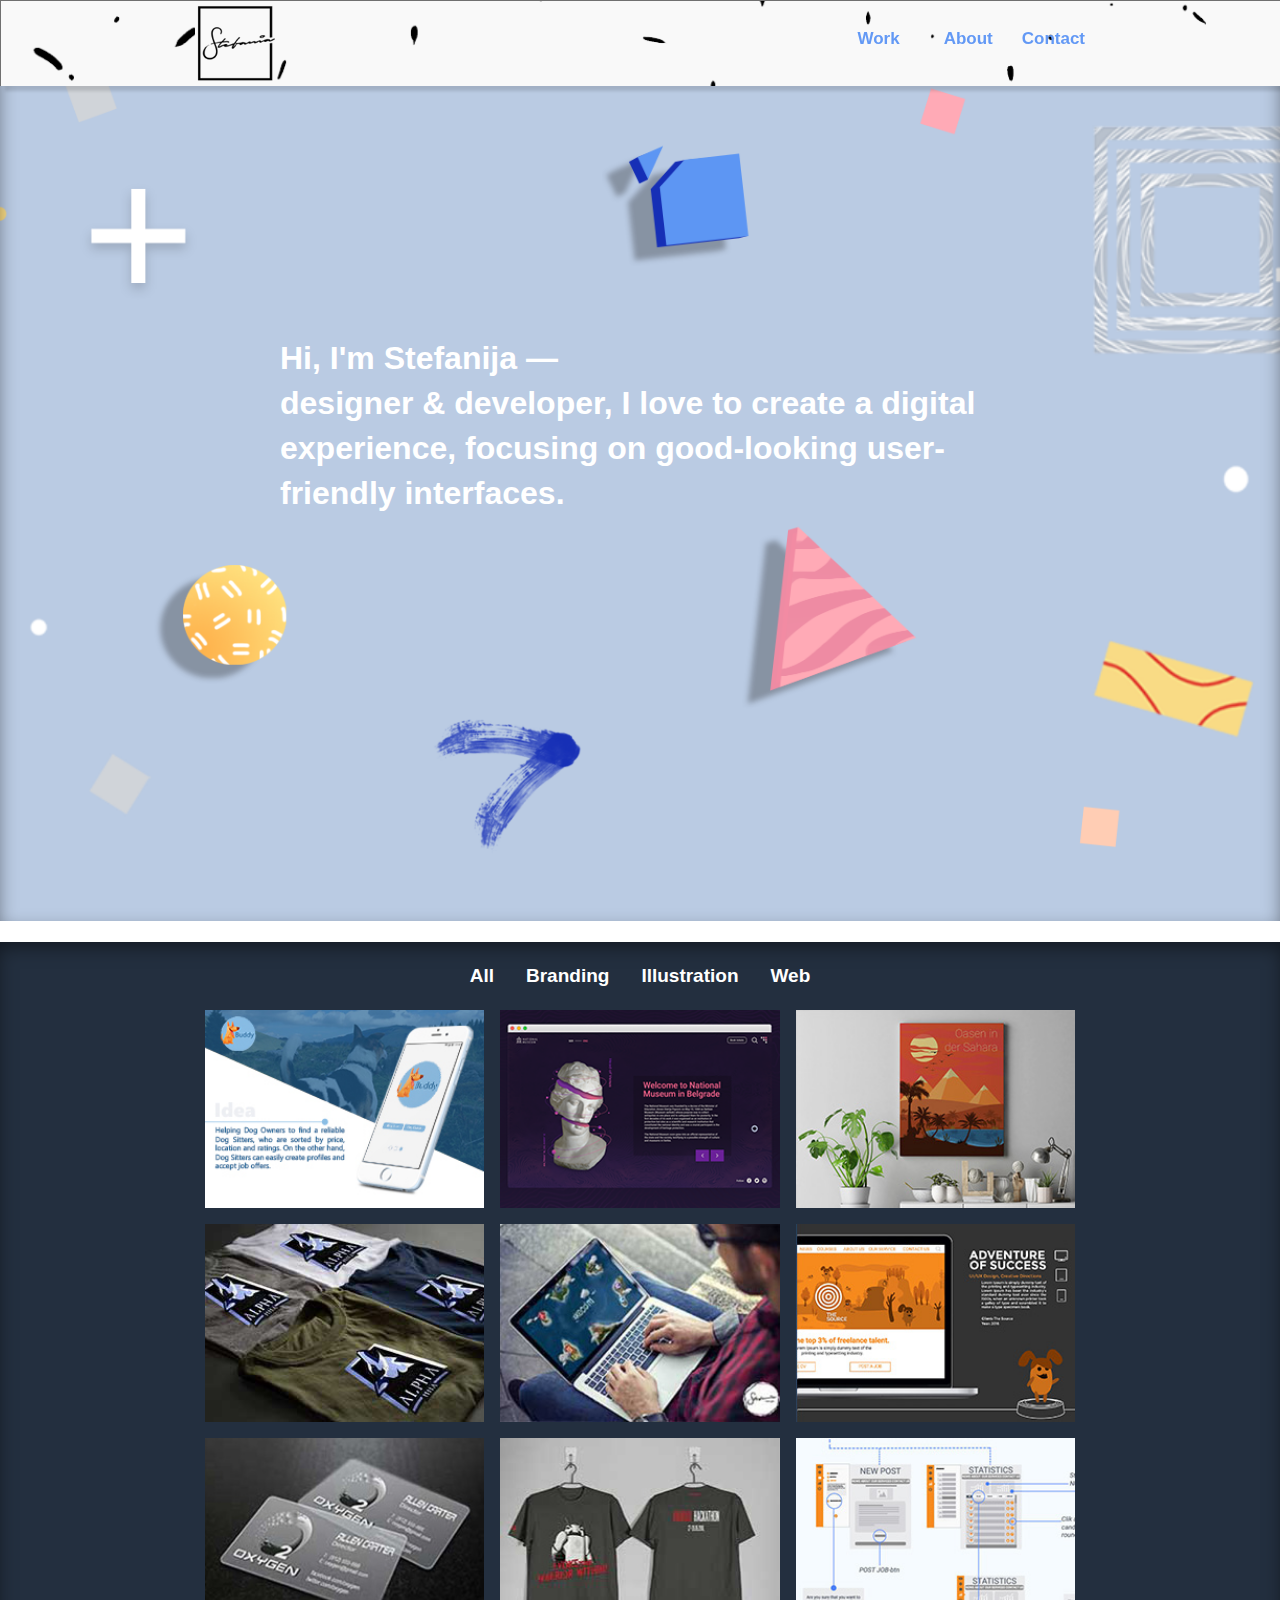
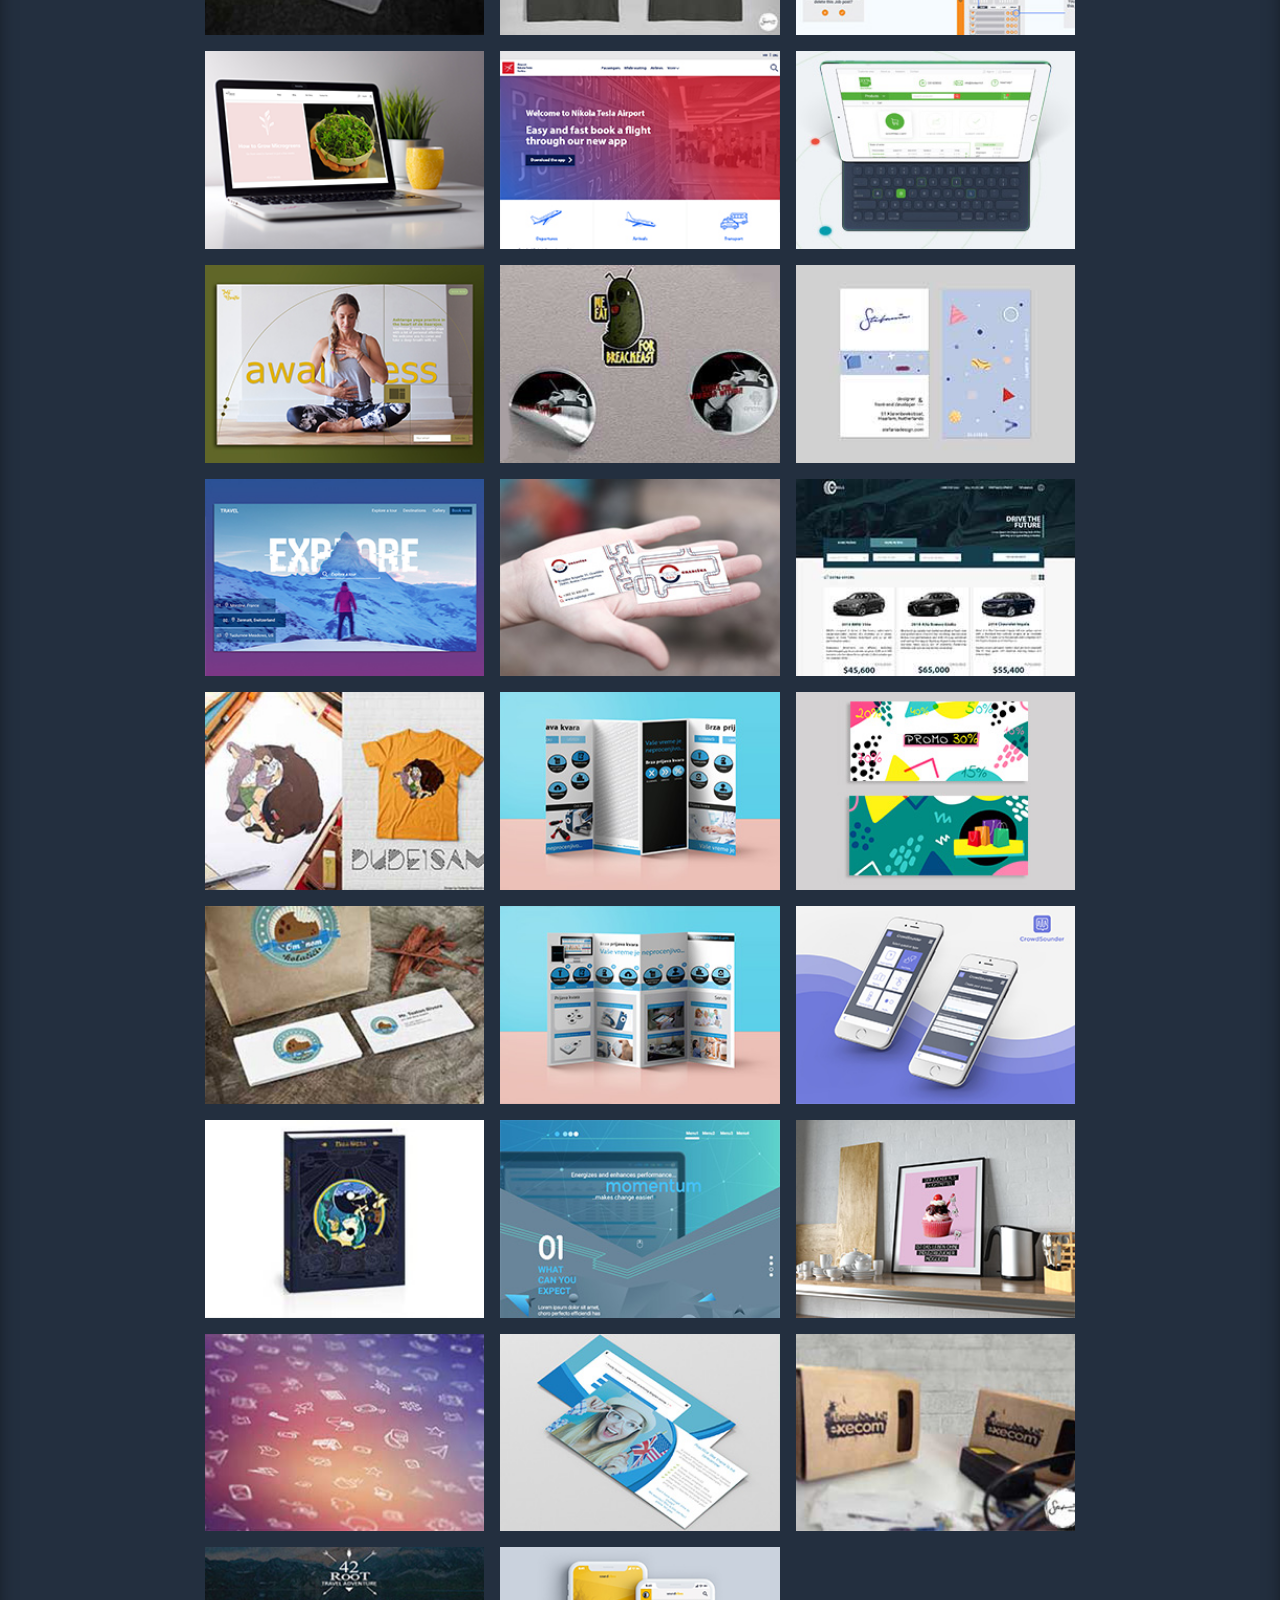
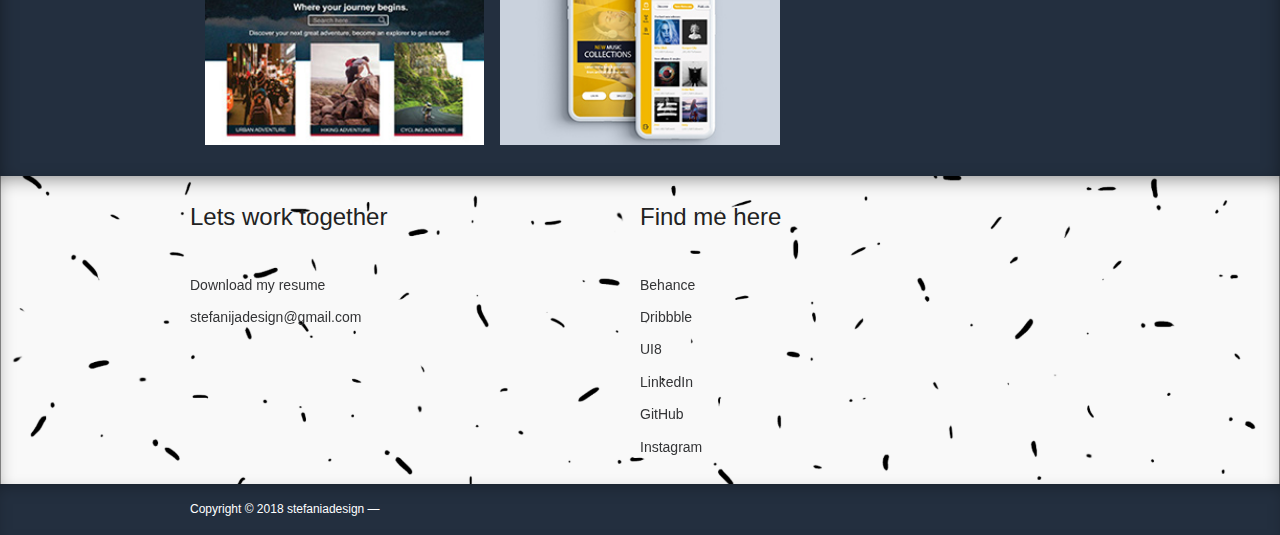
==== index.html @ 2bda60ed "Added link to UI8 profile in contact section" ====
<!doctype html>
<html class="no-js" lang="en">

<head>
  <meta charset="utf-8">
  <meta http-equiv="x-ua-compatible" content="ie=edge">
  <title></title>
  <meta name="description" content="">
  <meta name="viewport" content="width=device-width, initial-scale=1, shrink-to-fit=no">

  <link rel="manifest" href="site.webmanifest">
  <link rel="icon" type="image/png" href="favicon-16x16.png">
  <!-- Place favicon.ico in the root directory -->

  <link rel="stylesheet" href="css/normalize.css">
  <link rel="stylesheet" href="css/main.css">
  <link href="css/lightbox.css" rel="stylesheet">
  
</head>

<body>
  <!--[if lte IE 9]>
    <p class="browserupgrade">You are using an <strong>outdated</strong> browser. Please <a href="https://browsehappy.com/">upgrade your browser</a> to improve your experience and security.</p>
  <![endif]-->

  <!-- Add your site or application content here -->
<!-- NAVIGATION -->
    <nav>
        <button type="button" class="responsive-btn" id="menu-btn">
            <span class="icon-bar"></span>
            <span class="icon-bar"></span>
            <span class="icon-bar"></span>
        </button>
        <div class="container-centred">
                <a href="#home">
                        <img class="logo" src="./img/new-logo.png" alt="Stefania design">
                    </a>
                    <ul class="topnav" id="menu">
                        <li class="hvr-underline-from-center">
                            <a href="#work">Work</a>
                        </li>
                        <li class="hvr-underline-from-center">
                            <a href="about.html">About</a>
                        </li>
                        <li class="hvr-underline-from-center">
                            <a href="#contact">Contact</a>
                        </li>
                    </ul>
        </div>
    </nav>

 <header class="headline" id="home">    
    <div class="container-centred">
            <h1>Hi, I'm Stefanija — <br>
                designer & developer, I love to create a digital experience, focusing on good-looking user-friendly interfaces.</h1>
    </div>    
    
</header> 


 <section id="work">
     <div class="container-centred">
        <div class="toolbar">
            <button class="btn fil-cat" href="" data-rel="all">All</button>
            <button class="btn fil-cat" data-rel="brand">Branding</button>
            <button class="btn fil-cat" data-rel="illu">Illustration</button>
            <button class="btn fil-cat" data-rel="web">Web</button>
        </div> 
                   
        <div style="clear:both;"></div>   
        <div id="portfolio">

            <a class="example-image-link tile scale-anm web brand all" href="img/portfolio/xl/01.gif" data-lightbox="example-set" data-title="UI &UX design for Buddy app">
                <img class="example-image" src="img/portfolio/xs/01.jpg" alt=""/>
            </a>

            <a class="example-image-link tile scale-anm illu brand all" href="img/portfolio/xl/02.jpg" data-lightbox="example-set" data-title="Logo for Alpha MMA Fight club and T-Shirt print">
                <img class="example-image" src="img/portfolio/xs/02.jpg" alt=""/>
            </a>

            <a class="example-image-link tile scale-anm brand all" href="img/portfolio/xl/03.jpg" data-lightbox="example-set" data-title="Logo and business card design for Oxygen">
                <img class="example-image" src="img/portfolio/xs/03.jpg" alt=""/>
            </a>

            <a class="example-image-link tile scale-anm web all" href="img/portfolio/xl/04.gif" data-lightbox="example-set" data-title="theMicrogreens - Shop&Blog website">
                <img class="example-image" src="img/portfolio/xs/04.png" alt=""/>
            </a>

            <a class="example-image-link tile scale-anm web all" href="img/portfolio/xl/05.gif" data-lightbox="example-set" data-title="JustBreathe - Landing page Concept">
                <img class="example-image" src="img/portfolio/xs/05.jpg" alt=""/>
            </a>

            <a class="example-image-link tile scale-anm web all" href="img/portfolio/xl/06.png" data-lightbox="example-set" data-title="Travel agency - landing page design">
                <img class="example-image" src="img/portfolio/xs/06.jpg" alt=""/>
            </a>

            <a class="example-image-link tile scale-anm illu all" href="img/portfolio/xl/07.jpg" data-lightbox="example-set" data-title="Dudeism T-Shirt print">
                <img class="example-image" src="img/portfolio/xs/07.jpg" alt=""/>
            </a>

            <a class="example-image-link tile scale-anm brand all" href="img/portfolio/xl/08.jpg" data-lightbox="example-set" data-title="Logo for Om 'nom cookies">
                <img class="example-image" src="img/portfolio/xs/08.jpg" alt=""/>
            </a>

            <a class="example-image-link tile scale-anm illu all" href="img/portfolio/xl/09.jpg" data-lightbox="example-set" data-title="Cover design and illustration for book Little Mermaid">
                <img class="example-image" src="img/portfolio/xs/09.jpg" alt=""/>
            </a>

            <a class="example-image-link tile scale-anm web all" href="img/portfolio/xl/10.jpg" data-lightbox="example-set" data-title="Creative Icons Set">
                <img class="example-image" src="img/portfolio/xs/10.jpg" alt=""/>
            </a>

            <a class="example-image-link tile scale-anm web all" href="img/portfolio/xl/11.jpg" data-lightbox="example-set" data-title="From PSD to web application">
                <img class="example-image" src="img/portfolio/xs/11.jpg" alt=""/>
            </a>

            <a class="example-image-link tile scale-anm web all" href="img/portfolio/xl/32.gif" data-lightbox="example-set" data-title="Redesign for landing page of the National Museum in Belgrade">
                <img class="example-image" src="img/portfolio/xs/32.png" alt=""/>
            </a>
            
            <a class="example-image-link tile scale-anm web all" href="img/portfolio/xl/13.jpg" data-lightbox="example-set" data-title="Explore Execom application design">
                <img class="example-image" src="img/portfolio/xs/13.jpg" alt=""/>
            </a>

            <a class="example-image-link tile scale-anm illu all" href="img/portfolio/xl/14.jpg" data-lightbox="example-set" data-title="T-Shirt print design for Execom Hackathon">
                <img class="example-image" src="img/portfolio/xs/14.jpg" alt=""/>
            </a>

            <a class="example-image-link tile scale-anm web all" href="img/portfolio/xl/15.gif" data-lightbox="example-set" data-title="Redesign landing page for Belgrade Nikola Tesla Airport">
                <img class="example-image" src="img/portfolio/xs/15.jpg" alt=""/>
            </a>

            <a class="example-image-link tile scale-anm illu all" href="img/portfolio/xl/16.jpg" data-lightbox="example-set" data-title="Stickers for Execom">
                <img class="example-image" src="img/portfolio/xs/16.jpg" alt=""/>
            </a>

            <a class="example-image-link tile scale-anm brand all" href="img/portfolio/xl/17.jpg" data-lightbox="example-set" data-title="UGLED d.o.o business card">
                <img class="example-image" src="img/portfolio/xs/17.jpg" alt=""/>
            </a>

            <a class="example-image-link tile scale-anm brand all" href="img/portfolio/xl/18.jpg" data-lightbox="example-set" data-title="Momentum flyer - front side">
                <img class="example-image" src="img/portfolio/xs/18.jpg" alt=""/>
            </a>

            <a class="example-image-link tile scale-anm brand all" href="img/portfolio/xl/19.jpg" data-lightbox="example-set" data-title="Momentum flyer - back side">
                <img class="example-image" src="img/portfolio/xs/19.jpg" alt=""/>
            </a>

            <a class="example-image-link tile scale-anm web all" href="img/portfolio/xl/20.jpg" data-lightbox="example-set" data-title="Momentum website">
                <img class="example-image" src="img/portfolio/xs/20.jpg" alt=""/>
            </a>

            <a class="example-image-link tile scale-anm brand all" href="img/portfolio/xl/21.jpg" data-lightbox="example-set" data-title="Emineo PLLT flyer">
                <img class="example-image" src="img/portfolio/xs/21.jpg" alt=""/>
            </a>

            <a class="example-image-link tile scale-anm web all" href="img/portfolio/xl/22.gif" data-lightbox="example-set" data-title="User interface of music mobile app - SoundVibes">
                <img class="example-image" src="img/portfolio/xs/22.jpg" alt=""/>
            </a>

            <a class="example-image-link tile scale-anm illu all" href="img/portfolio/xl/23.jpg" data-lightbox="example-set" data-title="Promo poster - Oases in the Sahara">
                <img class="example-image" src="img/portfolio/xs/23.jpg" alt=""/>
            </a>

            <a class="example-image-link tile scale-anm web all" href="img/portfolio/xl/24.jpg" data-lightbox="example-set" data-title="UI design 2014">
                <img class="example-image" src="img/portfolio/xs/24.jpg" alt=""/>
            </a>

            <a class="example-image-link tile scale-anm web all" href="img/portfolio/xl/25.jpg" data-lightbox="example-set" data-title="Low-fidelity prototype 2014">
                <img class="example-image" src="img/portfolio/xs/25.jpg" alt=""/>
            </a>

            <a class="example-image-link tile scale-anm web all" href="img/portfolio/xl/26.jpg" data-lightbox="example-set" data-title="DoctaPrint - UI/UX redesign e-commerce theme">
                <img class="example-image" src="img/portfolio/xs/26.jpg" alt=""/>
            </a>

            <a class="example-image-link tile scale-anm brand illu all" href="img/portfolio/xl/27.jpg" data-lightbox="example-set" data-title="My old business card">
                <img class="example-image" src="img/portfolio/xs/27.jpg" alt=""/>
            </a>

            <a class="example-image-link tile scale-anm web all" href="img/portfolio/xl/28.jpg" data-lightbox="example-set" data-title="Wheels - logo and landing page design">
                <img class="example-image" src="img/portfolio/xs/28.jpg" alt=""/>
            </a>

            <a class="example-image-link tile scale-anm web all" href="img/portfolio/xl/29.jpg" data-lightbox="example-set" data-title="Promo banners for WSCPrinter theme">
                <img class="example-image" src="img/portfolio/xs/29.jpg" alt=""/>
            </a>

            <a class="example-image-link tile scale-anm web all" href="img/portfolio/xl/30.jpg" data-lightbox="example-set" data-title="CrowdSounder - mobile first app UI/UX design">
                <img class="example-image" src="img/portfolio/xs/30.jpg" alt=""/>
            </a>

            <a class="example-image-link tile scale-anm illu all" href="img/portfolio/xl/31.jpg" data-lightbox="example-set" data-title="Promo poster for seminar about sugar in everyday nutrition">
                <img class="example-image" src="img/portfolio/xs/31.jpg" alt=""/>
            </a>

            <a class="example-image-link tile scale-anm brand all" href="img/portfolio/xl/12.jpg" data-lightbox="example-set" data-title="Explore Execom logo design for KONTEH">
                <img class="example-image" src="img/portfolio/xs/12.jpg" alt=""/>
            </a>


        </div>
                  
        <div style="clear:both;"></div> 
    </div>
 </section>

 <section id="contact">
     <div class="container">
      <div class="column-6">
          <p>Lets work together</p>
          <ul>
            <li class="hvr-underline-from-left"><a href="./img/stefanija-stankovic-CV.pdf" download="">Download my resume</a></li>
            <li class="hvr-underline-from-left"><a href="mailto:stefanijadesign@gmail.com?subject = Feedback&amp;body = Message">stefanijadesign@gmail.com</a></li>
          </ul>
      </div>

      <div class="column-6">
          <p>Find me here</p>
          <ul>
            <li class="hvr-underline-from-left"><a href="https://www.behance.net/stefaniastankovic">Behance</a></li>
            <li class="hvr-underline-from-left"><a href="https://dribbble.com/stefaniadesign">Dribbble</a></li>
            <li class="hvr-underline-from-left"><a href="https://ui8.net/users/stefaniadesign">UI8</a></li>
            <li class="hvr-underline-from-left"><a href="https://www.linkedin.com/in/stefanija-stankovic-bab346104/">LinkedIn</a></li>
            <li class="hvr-underline-from-left"><a href="https://github.com/stefania1">GitHub</a></li>
            <li class="hvr-underline-from-left"><a href="https://www.instagram.com/stefaniadesign/">Instagram</a></li>
          </ul>
      </div>
    </div>
</section>
<footer>
    <div class="container-centred">
        <p class="copyright">Copyright © 2018 stefaniadesign —</p>
    </div>
 </footer>



  <script src="js/vendor/modernizr-3.6.0.min.js"></script>
  <script src="https://code.jquery.com/jquery-3.3.1.min.js" integrity="sha256-FgpCb/KJQlLNfOu91ta32o/NMZxltwRo8QtmkMRdAu8=" crossorigin="anonymous"></script>
  <script>window.jQuery || document.write('<script src="js/vendor/jquery-3.3.1.min.js"><\/script>')</script>
  <script src="js/plugins.js"></script>
   <script src="js/lightbox.js"></script>
  <script src="js/main.js"></script>

  <!-- Google Analytics: change UA-XXXXX-Y to be your site's ID. -->
  <script>
    window.ga = function () { ga.q.push(arguments) }; ga.q = []; ga.l = +new Date;
    ga('create', 'UA-124668902-1', 'auto'); ga('send', 'pageview')
  </script>
  <script src="https://www.google-analytics.com/analytics.js" async defer></script>
  
</body>

</html>
---- css/main.css ----
/*! HTML5 Boilerplate v6.1.0 | MIT License | https://html5boilerplate.com/ */

/*
 * What follows is the result of much research on cross-browser styling.
 * Credit left inline and big thanks to Nicolas Gallagher, Jonathan Neal,
 * Kroc Camen, and the H5BP dev community and team.
 */

/* ==========================================================================
   Base styles: opinionated defaults
   ========================================================================== */

html {
    color: #222;
    font-size: 1em;
    line-height: 1.4;
}

/*
 * Remove text-shadow in selection highlight:
 * https://twitter.com/miketaylr/status/12228805301
 *
 * Vendor-prefixed and regular ::selection selectors cannot be combined:
 * https://stackoverflow.com/a/16982510/7133471
 *
 * Customize the background color to match your design.
 */

::-moz-selection {
    background: #b3d4fc;
    text-shadow: none;
}

::selection {
    background: #b3d4fc;
    text-shadow: none;
}

/*
 * A better looking default horizontal rule
 */

hr {
    display: block;
    height: 1px;
    border: 0;
    border-top: 1px solid #ccc;
    margin: 1em 0;
    padding: 0;
}

/*
 * Remove the gap between audio, canvas, iframes,
 * images, videos and the bottom of their containers:
 * https://github.com/h5bp/html5-boilerplate/issues/440
 */

audio,
canvas,
iframe,
img,
svg,
video {
    vertical-align: middle;
}

/*
 * Remove default fieldset styles.
 */

fieldset {
    border: 0;
    margin: 0;
    padding: 0;
}

/*
 * Allow only vertical resizing of textareas.
 */

textarea {
    resize: vertical;
}

/* ==========================================================================
   Browser Upgrade Prompt
   ========================================================================== */

.browserupgrade {
    margin: 0.2em 0;
    background: #ccc;
    color: #000;
    padding: 0.2em 0;
}

/* ==========================================================================
   Author's custom styles
   ========================================================================== */
   
@font-face {
    font-family: SegoeUI;
    src:
        local("Segoe UI Semibold"),
        url(//c.s-microsoft.com/static/fonts/segoe-ui/west-european/semibold/latest.woff2) format("woff2"),
        url(//c.s-microsoft.com/static/fonts/segoe-ui/west-european/semibold/latest.woff) format("woff"),
        url(//c.s-microsoft.com/static/fonts/segoe-ui/west-european/semibold/latest.ttf) format("truetype");
    font-weight: 700;
}

p, a, h1, h2, h3, h4 {
    font-family: 'Segoe UI', sans-serif;
}

header {
    width: 100%;
    height: auto;
    background-repeat: no-repeat;
}

::-webkit-scrollbar { 
    display: none; 
}
/* ==========================================================================
   Navbar style
   ========================================================================== */
   nav {
    background-image: url(../img/footer-bg.png);
    position: fixed;
    right: 0;
    left: 0;
    top: 0;
    box-shadow: 5px 5px 3px rgba(0,0,0,0.13);
    -webkit-box-shadow: 5px 5px 3px rgba(0,0,0,0.13);
    -moz-box-shadow: 5px 5px 3px rgba(0,0,0,0.13);
    box-shadow: 5px 5px 3px rgba(0,0,0,0.13);
    z-index: 10;
}

.logo {
    float: left;
    display: block;
    padding: 5px;
}

ul.topnav {
    overflow: hidden;
    float: right;
    margin-top: 25px;
    margin-bottom: 0px;
}
ul.topnav li {
    display: inline-block;
    padding: 2px 15px;
}

ul.topnav li a {
    color: #6399f5;
    font-weight: 700 !important;
    text-align: center;
    text-decoration: none;
    font-size: 17px;
    padding: 5px;
    -webkit-transition: color .5s linear;
    -moz-transition: color .5s linear;
    -ms-transition: color .5s linear;
    -o-transition: color .5s linear;
    transition: color .5s linear;
}

ul.topnav li a:hover {
    color: #EE8CA3 !important;
}

ul.topnav li:last-child {
    padding: 0;
}

a.cv-link .cv-img-hvr {
    display: none;
}

a.cv-link:hover img.cv-img,
a.cv-link:focus img.cv-img,
a.cv-link:active img.cv-img {
    display: none;
}

a.cv-link:hover img.cv-img-hvr,
a.cv-link:focus img.cv-img-hvr,
a.cv-link:active img.cv-img-hvr {
    display: inline-block;
    padding: 0;
}
  
/* Underline From Center */
.hvr-underline-from-center {
    vertical-align: middle;
    -webkit-transform: translateZ(0);
    transform: translateZ(0);
    box-shadow: 0 0 1px rgba(0, 0, 0, 0);
    -webkit-backface-visibility: hidden;
    backface-visibility: hidden;
    -moz-osx-font-smoothing: grayscale;
    overflow: hidden;
}

.hvr-underline-from-center:before {
    content: "";
    position: absolute;
    z-index: -1;
    left: 50%;
    right: 50%;
    bottom: 0;
    background:  #EE8CA3;
    height: 3px;
    -webkit-transition-property: left, right;
    transition-property: left, right;
    -webkit-transition-duration: 0.3s;
    transition-duration: 0.3s;
    -webkit-transition-timing-function: ease-out;
    transition-timing-function: ease-out;
}

.hvr-underline-from-center:hover:before,
.hvr-underline-from-center:focus:before,
.hvr-underline-from-center:active:before {
    left: 0;
    right: 0;
}

button.responsive-btn {
    display: none;
}

/* ==========================================================================
   Headline style
   ========================================================================== */

.headline {
    background-image: url(../img/headline-bg.png);
    height: 100%;
    background-position: center;
    background-repeat: no-repeat;
    background-size: cover;
    -webkit-box-shadow: inset 0px 7px 19px -3px rgba(0,0,0,0.5);
    -moz-box-shadow: inset 0px 7px 19px -3px rgba(0,0,0,0.5);
    box-shadow: inset 0px 7px 19px -3px rgba(0,0,0,0.5);
}

.headline h1 {
    text-align: left;
    width: auto;
    display: block;
    color: #fff;
    margin-left: auto;
    margin-right: auto;
    padding-top: 35%;
    padding-bottom: 45%;
    padding-left: 10%;
    padding-right: 10%;
}

/* ==========================================================================
   Work style
   ========================================================================== */
#work {
    background-color: #232F3F;
    -webkit-box-shadow: inset 0px 7px 19px -3px rgba(0,0,0,0.5);
    -moz-box-shadow: inset 0px 7px 19px -3px rgba(0,0,0,0.5);
    box-shadow: inset 0px 7px 19px -3px rgba(0,0,0,0.5);
}
#portfolio {  
    margin-top: 15px;
    -webkit-column-count: 3; 
    -moz-column-count: 3;
    column-count: 3;
    -webkit-column-gap: 1rem;
    -moz-column-gap: 1rem;
    column-gap: 1rem;
    -webkit-column-width: 33.33333333333333%;
    -moz-column-width: 33.33333333333333%;
    column-width: 33.33333333333333%;
    padding: 0 15px 15px 15px;
}
.toolbar {
    margin-left: auto;
    margin-right: auto;
    display: table;
    padding-top: 15px;
}
.tile { 
    -webkit-transform: scale(0);
    transform: scale(0);
    -webkit-transition: all 350ms ease;
    transition: all 350ms ease;

}

.scale-anm {
  transform: scale(1);
}

.tile img {
    max-width: 100%;
    width: 100%;
    height: auto;
    margin-bottom: 1rem;
  
}

.btn {
    font-family: 'Segoe UI', sans-serif;
    font-size: 19px;
    font-weight: 700;
    text-decoration: none;
    cursor: pointer;
    display: inline-block;
    line-height: normal;
    padding: .5rem 1rem;
    margin: 0;
    height: auto;
    vertical-align: middle;
    -webkit-appearance: none;
    color: #fff;
    background: none !important;
    border: none !important;
    -webkit-transition: color .5s linear;
    -moz-transition: color .5s linear;
    -ms-transition: color .5s linear;
    -o-transition: color .5s linear;
    transition: color .5s linear;
}

.btn:hover {
  text-decoration: none;
  color: #EE8CA3;
}

.btn:focus {
  outline: none;
  border-color: var(--darken-2);
  box-shadow: 0 0 0 3px var(--darken-3);
}

::-moz-focus-inner {
  border: 0;
  padding: 0;
}

/* ==========================================================================
   About style
   ========================================================================== */

.myphoto {
    width: 100%;
}

.text-about {
    padding: 1%;
    -webkit-box-shadow: inset 0px 7px 19px -3px rgba(0,0,0,0.5);
    -moz-box-shadow: inset 0px 7px 19px -3px rgba(0,0,0,0.5);
    box-shadow: inset 0px 7px 19px -3px rgba(0,0,0,0.5);
    background-color: #232F3F;
    color: #fff;
}

.text-about a {
    text-decoration:none;
    font-size: 14px;
    color: #6399f5;
    -webkit-transition: color .5s linear;
    -moz-transition: color .5s linear;
    -ms-transition: color .5s linear;
    -o-transition: color .5s linear;
    transition: color .5s linear;
}

.text-about a:hover {
    color: #EE8CA3;
}
/* ==========================================================================
   Contact style
   ========================================================================== */

#contact {
    background-image: url(../img/footer-bg.png);
    height: 100%;
    background-position: center;
    background-repeat: no-repeat;
    background-size: cover;
    -webkit-box-shadow: inset 0px 7px 19px -6px rgba(0,0,0,0.5);
    -moz-box-shadow: inset 0px 7px 19px -6px rgba(0,0,0,0.5);
    box-shadow: inset 0px 7px 19px -6px rgba(0,0,0,0.5)
}

#contact p {
    font-size: 24px;
}

#contact ul {
    list-style-type: none;
    padding-left: 0;
    float: left;
}
#contact ul li {
    padding-bottom: 10px;
}
#contact ul li a {
    text-decoration:none;
    font-size: 14px;
    color: #333436;
    -webkit-transition: color .5s linear;
    -moz-transition: color .5s linear;
    -ms-transition: color .5s linear;
    -o-transition: color .5s linear;
    transition: color .5s linear;
}

#contact ul li a:hover {
    color: #EE8CA3;
}

/* Underline From Left */
.hvr-underline-from-left {
    display: block;
    vertical-align: middle;
    -webkit-transform: perspective(1px) translateZ(0);
    transform: perspective(1px) translateZ(0);
    box-shadow: 0 0 1px rgba(0, 0, 0, 0);
    position: relative;
    overflow: hidden;
  }
  .hvr-underline-from-left:before {
    content: "";
    position: absolute;
    z-index: -1;
    left: 0;
    right: 100%;
    bottom: 0;
    background: #EE8CA3;
    height: 4px;
    -webkit-transition-property: right;
    transition-property: right;
    -webkit-transition-duration: 0.3s;
    transition-duration: 0.3s;
    -webkit-transition-timing-function: ease-out;
    transition-timing-function: ease-out;
  }
  .hvr-underline-from-left:hover:before, .hvr-underline-from-left:focus:before, .hvr-underline-from-left:active:before {
    right: 0;
  }

/* ==========================================================================
   Footer style
   ========================================================================== */

footer {
    background-color: #232F3F;
    color: #fff;
    -webkit-box-shadow: inset 0px 7px 19px -10px rgba(0,0,0,0.5);
    -moz-box-shadow: inset 0px 7px 19px -10px rgba(0,0,0,0.5);
    box-shadow: inset 0px 7px 19px -10px rgba(0,0,0,0.5);
    padding: 5px;
}
p.copyright {
    font-size: 12px;
}

.container-centred {
    max-width: 900px;
    float: none;
    margin: auto;
}
.container {
    display: -webkit-box;
    max-width: 900px;
    float: none;
    margin: auto;
}

.column-6 {
    width: 50%;
}

@media only screen and (max-width: 981px) {
    .myphoto {
        margin-top: 12%;
    }
    .container, .container-centred {
        display: block;
        max-width: 1000px;
    }

    #contact .container {
        display:  inline-flex;
        width: 100%;
    }
    p.copyright {
        padding-left: 35%;
    }
    .text-about {
        padding: 5%;
    }
    .column-6 {
        padding-left: 5%;
    }
}

@media only screen and (max-width: 600px) {
    .container, .container-centred {
        display: block;
        max-width: 1000px;
    }

    #menu{
        display: none;
    }

    ul.topnav {
        top: 55px;
        background-color: #fff;
        margin: 0 10px 10px 10px;
        width: -webkit-fill-available;
        width: -moz-available;
        width: -ms-fill-available;
        padding-left: 0;
    }

    ul.topnav li {
        display: block;
        margin: 5px 15px;
        text-align: center;
    }

    ul.topnav li a {
        display: block;
        text-align: center;
    }

    button.responsive-btn {
        float: right;
        display: block;
        padding: 10px 15px 15px 15px;
        margin-top: 15px;
        margin-right: 15px;
        background-color: transparent;
        background-image: none;
        border: 1px solid transparent;
        border-radius: 4px;
        background-color: #232F3F;
    }

    button.responsive-btn span {
        background-color: #fff;
        display: block;
        width: 22px;
        height: 3px;
        border-radius: 1px;
        margin-top: 5px;
    }
        
    .myphoto {
        margin-top: 20%;
    }

    p.copyright {
        padding-left: 30%;
    }
}








/* ==========================================================================
   Helper classes
   ========================================================================== */

/*
 * Hide visually and from screen readers
 */

.hidden {
    display: none !important;
}

/*
 * Hide only visually, but have it available for screen readers:
 * https://snook.ca/archives/html_and_css/hiding-content-for-accessibility
 *
 * 1. For long content, line feeds are not interpreted as spaces and small width
 *    causes content to wrap 1 word per line:
 *    https://medium.com/@jessebeach/beware-smushed-off-screen-accessible-text-5952a4c2cbfe
 */

.visuallyhidden {
    border: 0;
    clip: rect(0 0 0 0);
    height: 1px;
    margin: -1px;
    overflow: hidden;
    padding: 0;
    position: absolute;
    width: 1px;
    white-space: nowrap; /* 1 */
}

/*
 * Extends the .visuallyhidden class to allow the element
 * to be focusable when navigated to via the keyboard:
 * https://www.drupal.org/node/897638
 */

.visuallyhidden.focusable:active,
.visuallyhidden.focusable:focus {
    clip: auto;
    height: auto;
    margin: 0;
    overflow: visible;
    position: static;
    width: auto;
    white-space: inherit;
}

/*
 * Hide visually and from screen readers, but maintain layout
 */

.invisible {
    visibility: hidden;
}

/*
 * Clearfix: contain floats
 *
 * For modern browsers
 * 1. The space content is one way to avoid an Opera bug when the
 *    `contenteditable` attribute is included anywhere else in the document.
 *    Otherwise it causes space to appear at the top and bottom of elements
 *    that receive the `clearfix` class.
 * 2. The use of `table` rather than `block` is only necessary if using
 *    `:before` to contain the top-margins of child elements.
 */

.clearfix:before,
.clearfix:after {
    content: " "; /* 1 */
    display: table; /* 2 */
}

.clearfix:after {
    clear: both;
}

/* ==========================================================================
   EXAMPLE Media Queries for Responsive Design.
   These examples override the primary ('mobile first') styles.
   Modify as content requires.
   ========================================================================== */

@media only screen and (min-width: 35em) {
    /* Style adjustments for viewports that meet the condition */
}

@media print,
       (-webkit-min-device-pixel-ratio: 1.25),
       (min-resolution: 1.25dppx),
       (min-resolution: 120dpi) {
    /* Style adjustments for high resolution devices */
}

/* ==========================================================================
   Print styles.
   Inlined to avoid the additional HTTP request:
   https://www.phpied.com/delay-loading-your-print-css/
   ========================================================================== */

@media print {
    *,
    *:before,
    *:after {
        background: transparent !important;
        color: #000 !important; /* Black prints faster */
        -webkit-box-shadow: none !important;
        box-shadow: none !important;
        text-shadow: none !important;
    }

    a,
    a:visited {
        text-decoration: underline;
    }

    a[href]:after {
        content: " (" attr(href) ")";
    }

    abbr[title]:after {
        content: " (" attr(title) ")";
    }

    /*
     * Don't show links that are fragment identifiers,
     * or use the `javascript:` pseudo protocol
     */

    a[href^="#"]:after,
    a[href^="javascript:"]:after {
        content: "";
    }

    pre {
        white-space: pre-wrap !important;
    }
    pre,
    blockquote {
        border: 1px solid #999;
        page-break-inside: avoid;
    }

    /*
     * Printing Tables:
     * http://css-discuss.incutio.com/wiki/Printing_Tables
     */

    thead {
        display: table-header-group;
    }

    tr,
    img {
        page-break-inside: avoid;
    }

    p,
    h2,
    h3 {
        orphans: 3;
        widows: 3;
    }

    h2,
    h3 {
        page-break-after: avoid;
    }
}
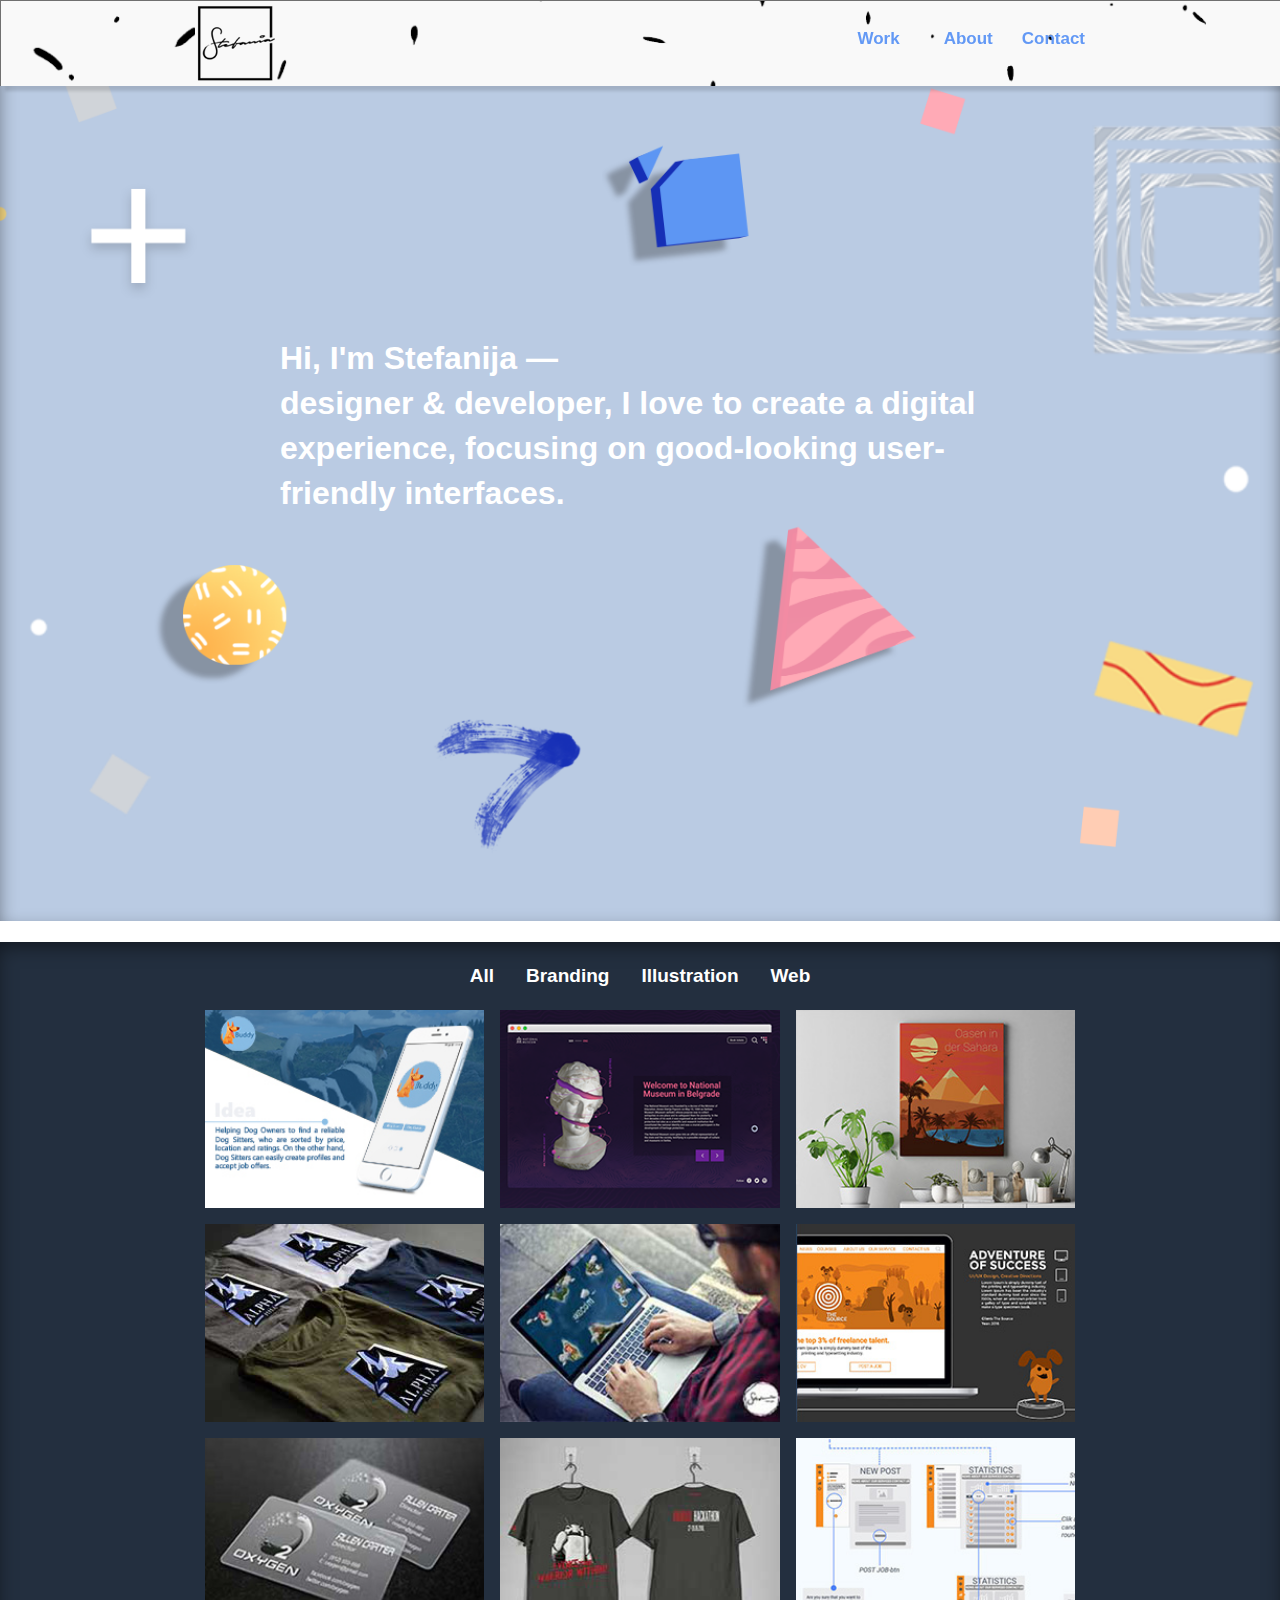
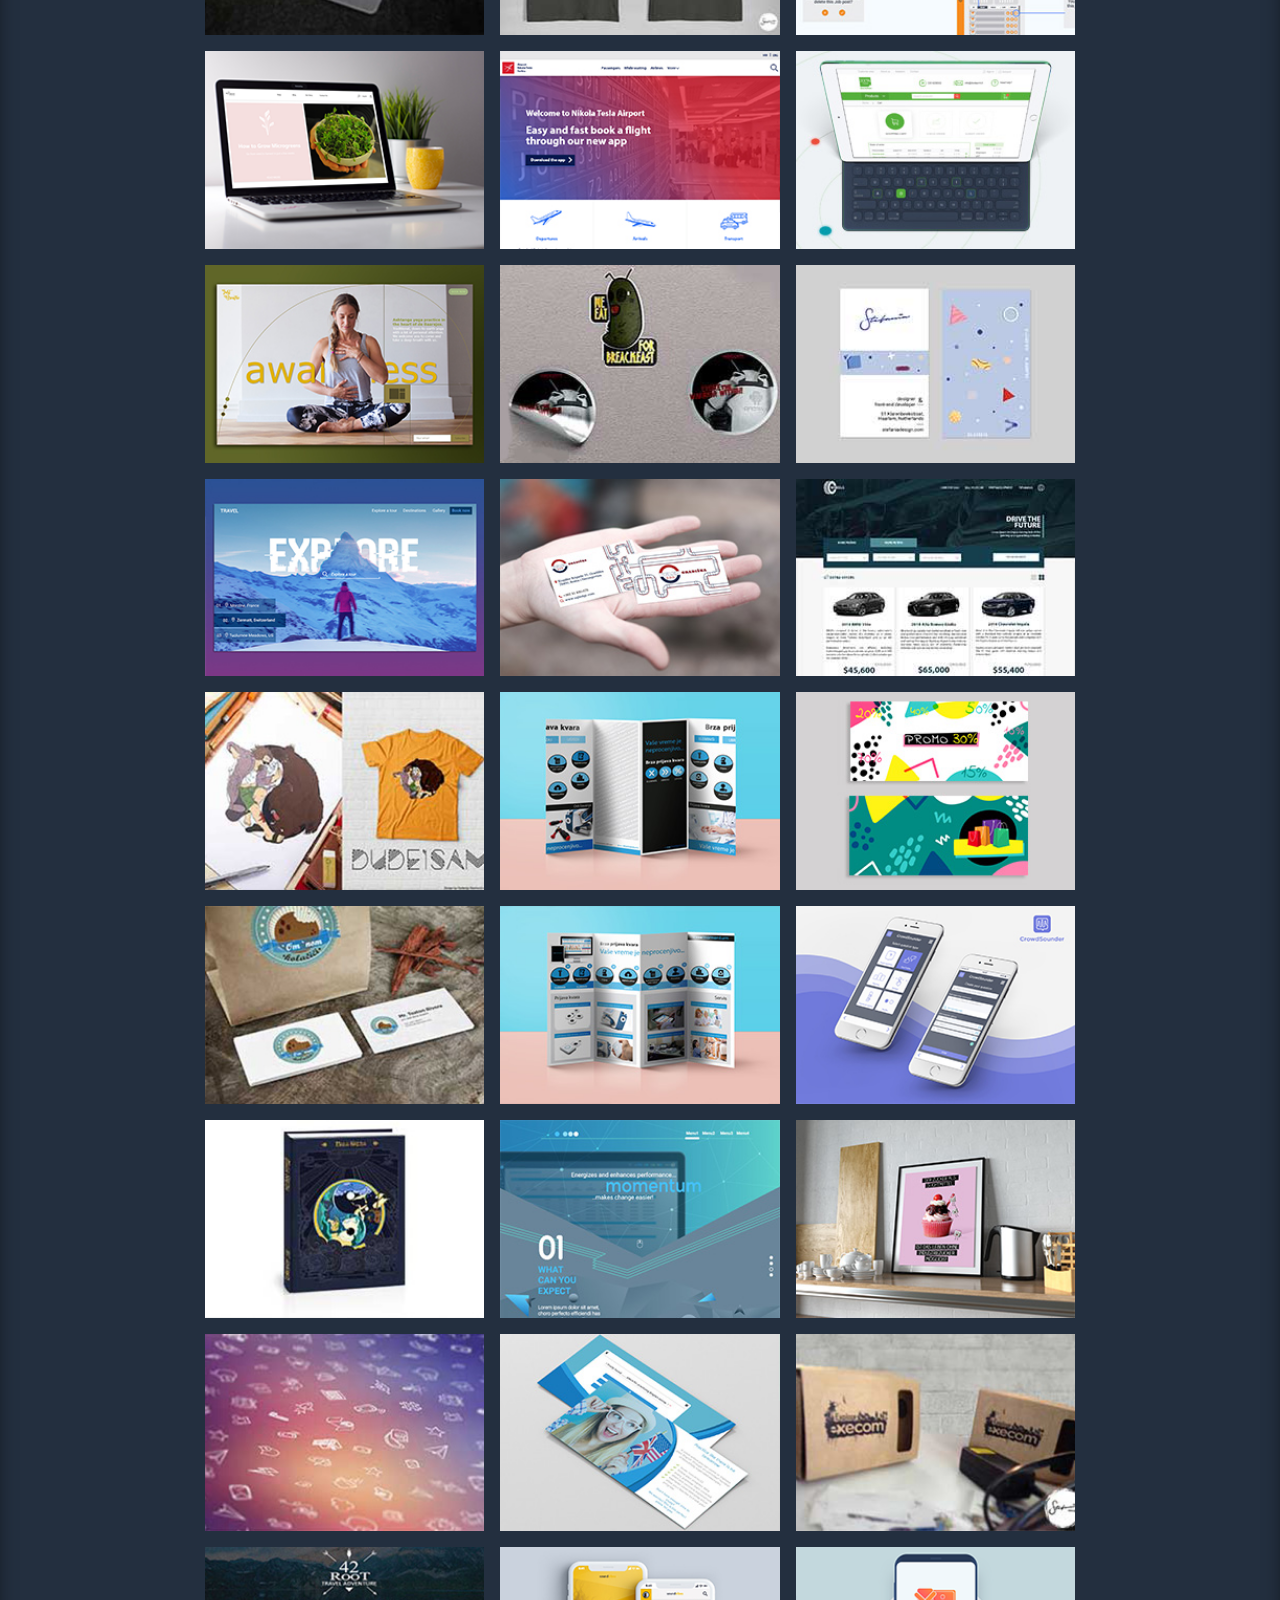
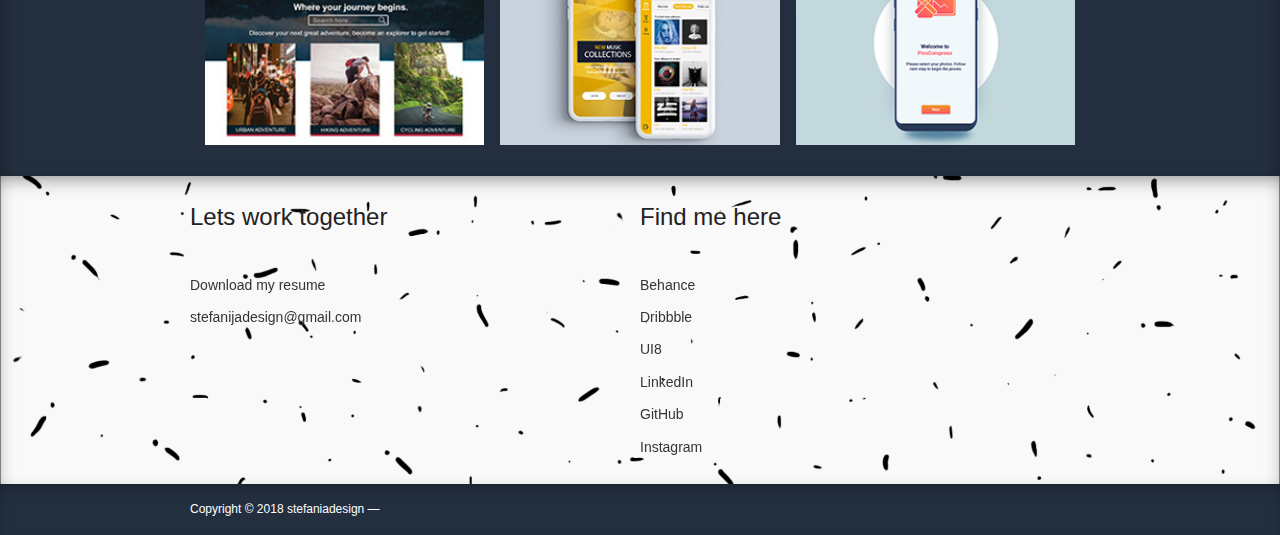
==== commit aaf9d7bb: "Added new images in work section" ====
--- a/index.html
+++ b/index.html
@@ -198,6 +198,10 @@
                 <img class="example-image" src="img/portfolio/xs/12.jpg" alt=""/>
             </a>
 
+            <a class="example-image-link tile scale-anm web all" href="img/portfolio/xl/33.gif" data-lightbox="example-set" data-title="PicsCompress app for photo compression">
+                <img class="example-image" src="img/portfolio/xs/33.png" alt=""/>
+            </a>
+
 
         </div>
                   
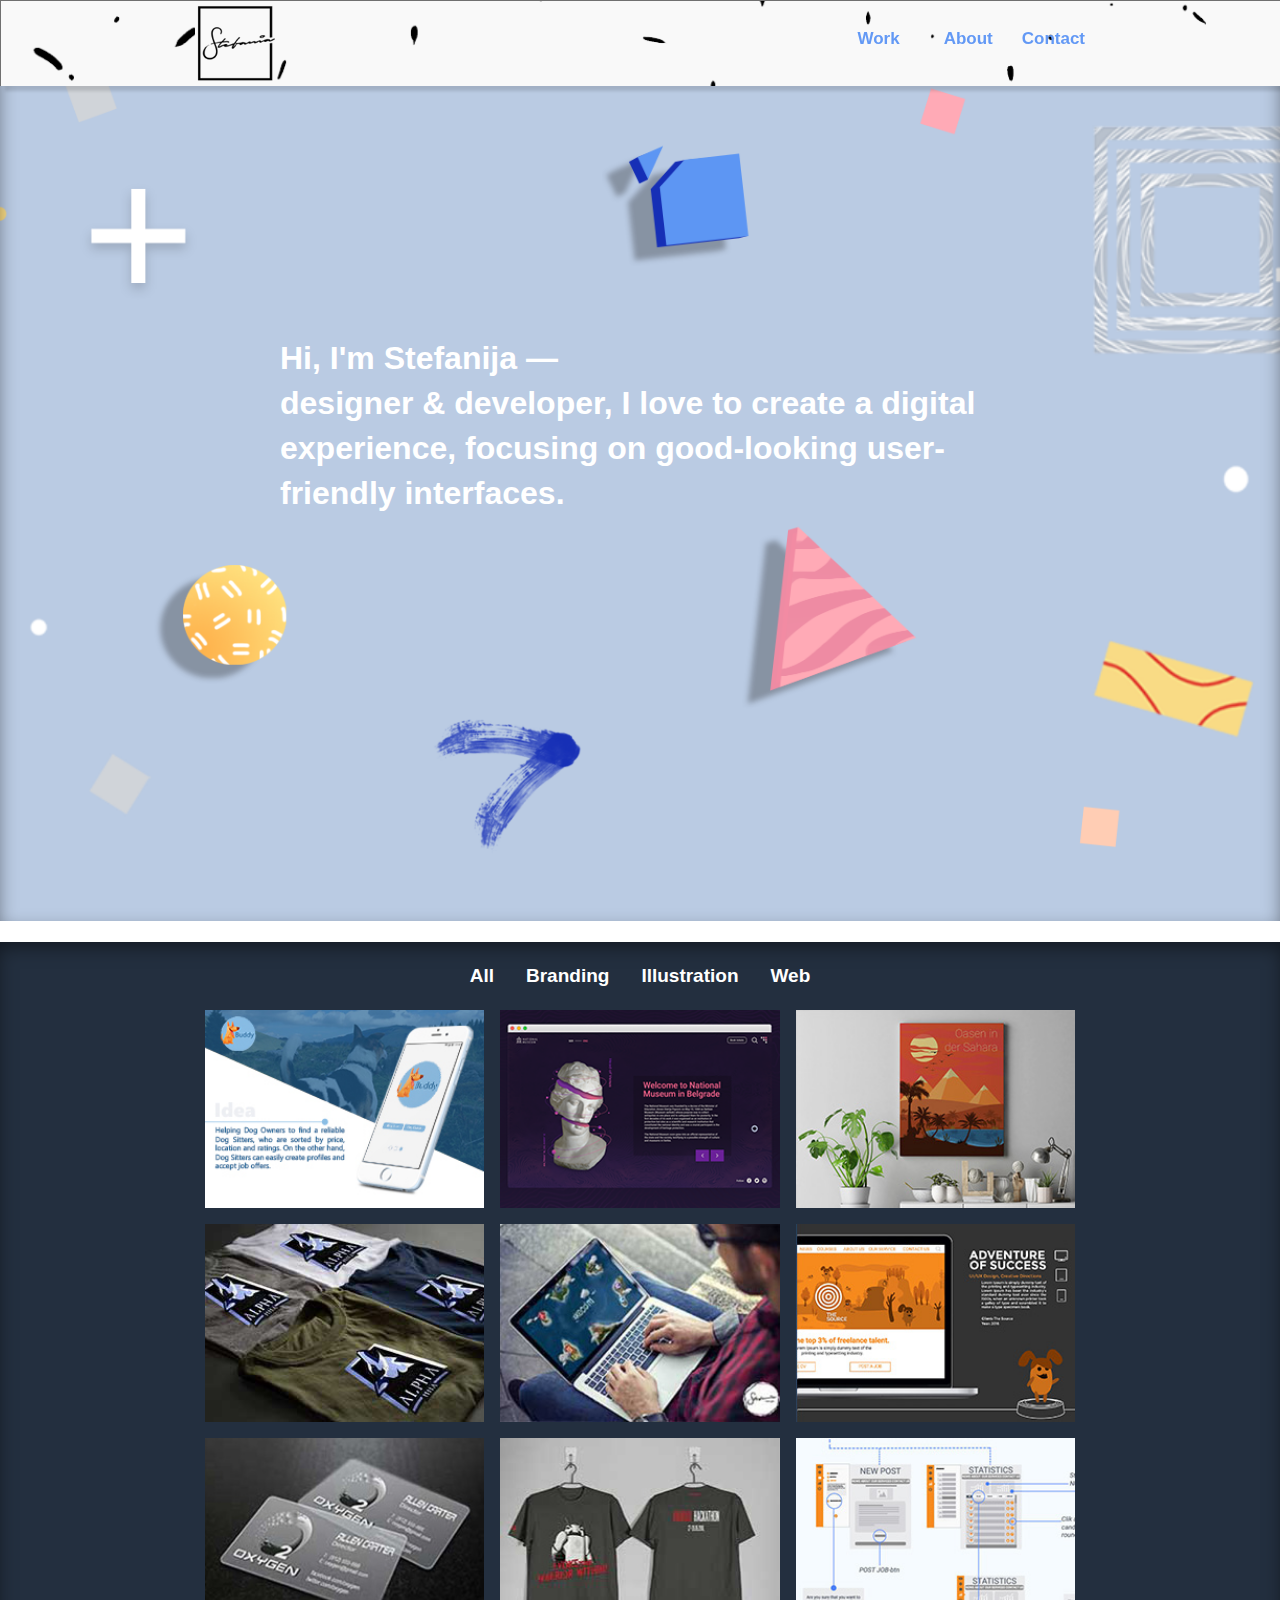
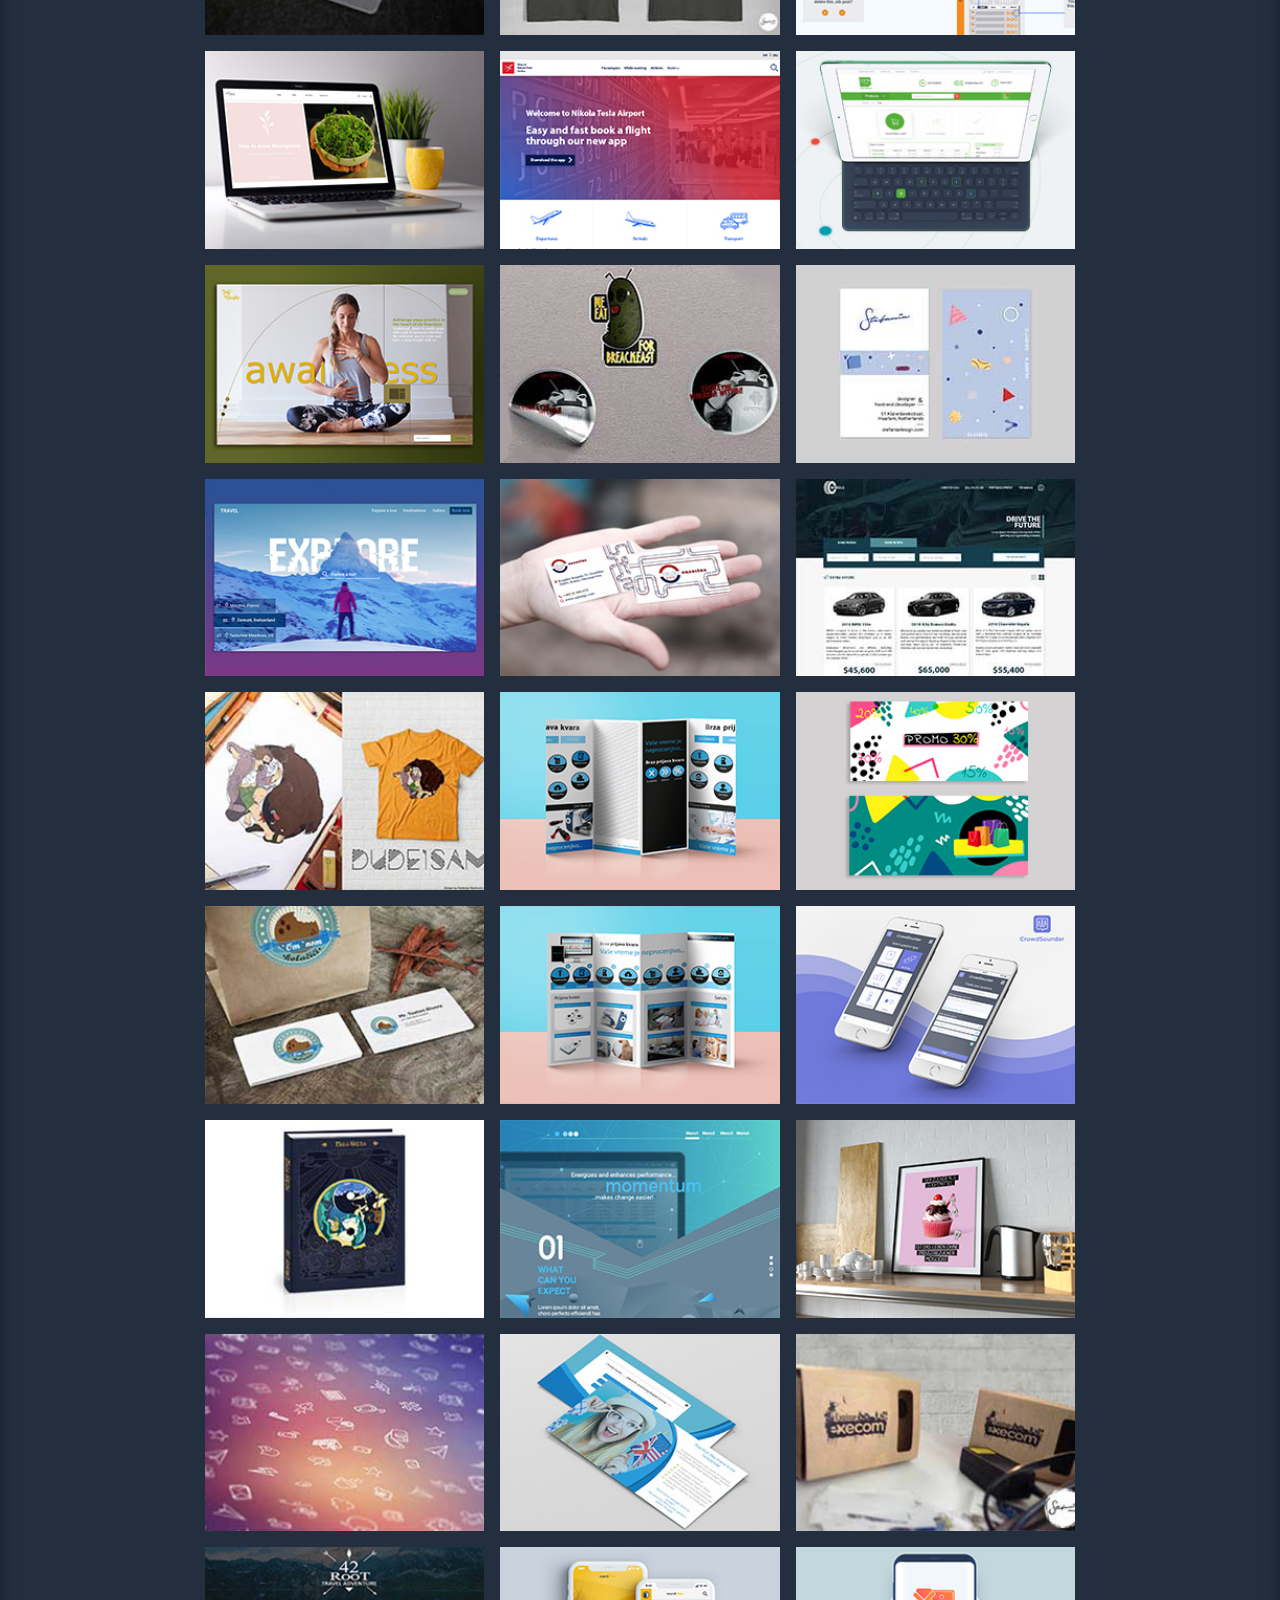
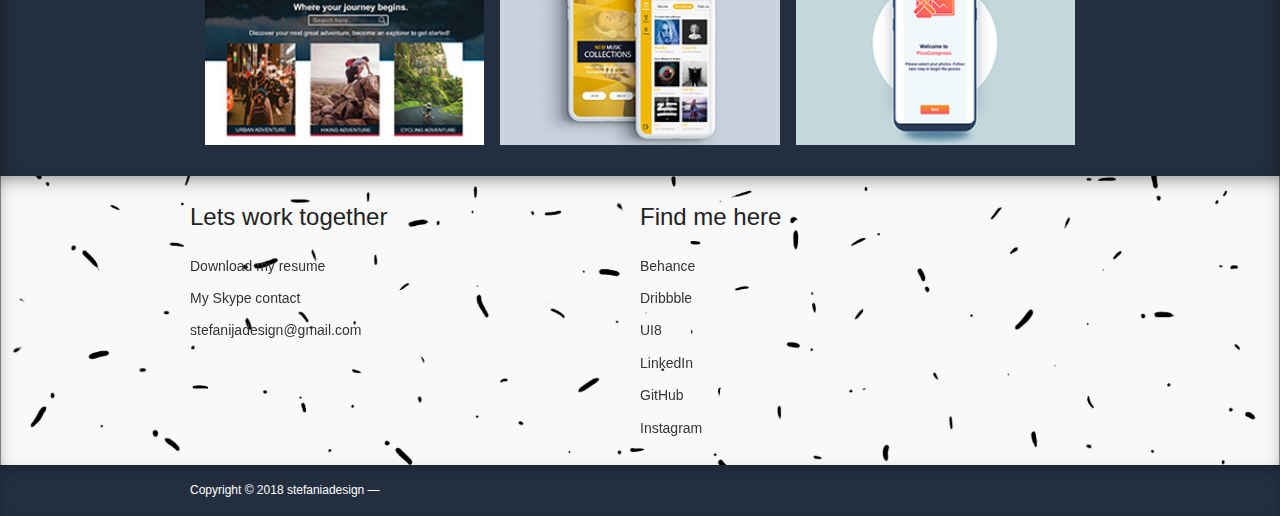
==== commit 24c139a5: "Added ne image and skype contact link" ====
--- a/index.html
+++ b/index.html
@@ -69,137 +69,137 @@
                    
         <div style="clear:both;"></div>   
         <div id="portfolio">
-
+            
             <a class="example-image-link tile scale-anm web brand all" href="img/portfolio/xl/01.gif" data-lightbox="example-set" data-title="UI &UX design for Buddy app">
-                <img class="example-image" src="img/portfolio/xs/01.jpg" alt=""/>
+                <img class="example-image" src="img/portfolio/xs/01.jpg" alt="UI &UX design for Buddy app"/>
             </a>
 
             <a class="example-image-link tile scale-anm illu brand all" href="img/portfolio/xl/02.jpg" data-lightbox="example-set" data-title="Logo for Alpha MMA Fight club and T-Shirt print">
-                <img class="example-image" src="img/portfolio/xs/02.jpg" alt=""/>
+                <img class="example-image" src="img/portfolio/xs/02.jpg" alt="Logo for Alpha MMA Fight club and T-Shirt print"/>
             </a>
 
             <a class="example-image-link tile scale-anm brand all" href="img/portfolio/xl/03.jpg" data-lightbox="example-set" data-title="Logo and business card design for Oxygen">
-                <img class="example-image" src="img/portfolio/xs/03.jpg" alt=""/>
+                <img class="example-image" src="img/portfolio/xs/03.jpg" alt="Logo and business card design for Oxygen"/>
             </a>
 
             <a class="example-image-link tile scale-anm web all" href="img/portfolio/xl/04.gif" data-lightbox="example-set" data-title="theMicrogreens - Shop&Blog website">
-                <img class="example-image" src="img/portfolio/xs/04.png" alt=""/>
+                <img class="example-image" src="img/portfolio/xs/04.png" alt="theMicrogreens - Shop&Blog website"/>
             </a>
 
             <a class="example-image-link tile scale-anm web all" href="img/portfolio/xl/05.gif" data-lightbox="example-set" data-title="JustBreathe - Landing page Concept">
-                <img class="example-image" src="img/portfolio/xs/05.jpg" alt=""/>
+                <img class="example-image" src="img/portfolio/xs/05.jpg" alt="JustBreathe - Landing page Concept"/>
             </a>
 
             <a class="example-image-link tile scale-anm web all" href="img/portfolio/xl/06.png" data-lightbox="example-set" data-title="Travel agency - landing page design">
-                <img class="example-image" src="img/portfolio/xs/06.jpg" alt=""/>
+                <img class="example-image" src="img/portfolio/xs/06.jpg" alt="Travel agency - landing page design"/>
             </a>
 
             <a class="example-image-link tile scale-anm illu all" href="img/portfolio/xl/07.jpg" data-lightbox="example-set" data-title="Dudeism T-Shirt print">
-                <img class="example-image" src="img/portfolio/xs/07.jpg" alt=""/>
+                <img class="example-image" src="img/portfolio/xs/07.jpg" alt="Dudeism T-Shirt print"/>
             </a>
 
             <a class="example-image-link tile scale-anm brand all" href="img/portfolio/xl/08.jpg" data-lightbox="example-set" data-title="Logo for Om 'nom cookies">
-                <img class="example-image" src="img/portfolio/xs/08.jpg" alt=""/>
+                <img class="example-image" src="img/portfolio/xs/08.jpg" alt="Logo for Om 'nom cookies"/>
             </a>
 
             <a class="example-image-link tile scale-anm illu all" href="img/portfolio/xl/09.jpg" data-lightbox="example-set" data-title="Cover design and illustration for book Little Mermaid">
-                <img class="example-image" src="img/portfolio/xs/09.jpg" alt=""/>
+                <img class="example-image" src="img/portfolio/xs/09.jpg" alt="Cover design and illustration for book Little Mermaid"/>
             </a>
 
             <a class="example-image-link tile scale-anm web all" href="img/portfolio/xl/10.jpg" data-lightbox="example-set" data-title="Creative Icons Set">
-                <img class="example-image" src="img/portfolio/xs/10.jpg" alt=""/>
+                <img class="example-image" src="img/portfolio/xs/10.jpg" alt="Creative Icons Set"/>
             </a>
 
             <a class="example-image-link tile scale-anm web all" href="img/portfolio/xl/11.jpg" data-lightbox="example-set" data-title="From PSD to web application">
-                <img class="example-image" src="img/portfolio/xs/11.jpg" alt=""/>
+                <img class="example-image" src="img/portfolio/xs/11.jpg" alt="From PSD to web application"/>
             </a>
 
             <a class="example-image-link tile scale-anm web all" href="img/portfolio/xl/32.gif" data-lightbox="example-set" data-title="Redesign for landing page of the National Museum in Belgrade">
-                <img class="example-image" src="img/portfolio/xs/32.png" alt=""/>
+                <img class="example-image" src="img/portfolio/xs/32.png" alt="Redesign for landing page of the National Museum in Belgrade"/>
             </a>
             
             <a class="example-image-link tile scale-anm web all" href="img/portfolio/xl/13.jpg" data-lightbox="example-set" data-title="Explore Execom application design">
-                <img class="example-image" src="img/portfolio/xs/13.jpg" alt=""/>
+                <img class="example-image" src="img/portfolio/xs/13.jpg" alt="Explore Execom application design"/>
             </a>
 
             <a class="example-image-link tile scale-anm illu all" href="img/portfolio/xl/14.jpg" data-lightbox="example-set" data-title="T-Shirt print design for Execom Hackathon">
-                <img class="example-image" src="img/portfolio/xs/14.jpg" alt=""/>
+                <img class="example-image" src="img/portfolio/xs/14.jpg" alt="T-Shirt print design for Execom Hackathon"/>
             </a>
 
             <a class="example-image-link tile scale-anm web all" href="img/portfolio/xl/15.gif" data-lightbox="example-set" data-title="Redesign landing page for Belgrade Nikola Tesla Airport">
-                <img class="example-image" src="img/portfolio/xs/15.jpg" alt=""/>
+                <img class="example-image" src="img/portfolio/xs/15.jpg" alt="Redesign landing page for Belgrade Nikola Tesla Airport"/>
             </a>
 
             <a class="example-image-link tile scale-anm illu all" href="img/portfolio/xl/16.jpg" data-lightbox="example-set" data-title="Stickers for Execom">
-                <img class="example-image" src="img/portfolio/xs/16.jpg" alt=""/>
+                <img class="example-image" src="img/portfolio/xs/16.jpg" alt="Stickers for Execom"/>
             </a>
 
             <a class="example-image-link tile scale-anm brand all" href="img/portfolio/xl/17.jpg" data-lightbox="example-set" data-title="UGLED d.o.o business card">
-                <img class="example-image" src="img/portfolio/xs/17.jpg" alt=""/>
+                <img class="example-image" src="img/portfolio/xs/17.jpg" alt="UGLED d.o.o business card"/>
             </a>
 
             <a class="example-image-link tile scale-anm brand all" href="img/portfolio/xl/18.jpg" data-lightbox="example-set" data-title="Momentum flyer - front side">
-                <img class="example-image" src="img/portfolio/xs/18.jpg" alt=""/>
+                <img class="example-image" src="img/portfolio/xs/18.jpg" alt="Momentum flyer - front side"/>
             </a>
 
             <a class="example-image-link tile scale-anm brand all" href="img/portfolio/xl/19.jpg" data-lightbox="example-set" data-title="Momentum flyer - back side">
-                <img class="example-image" src="img/portfolio/xs/19.jpg" alt=""/>
+                <img class="example-image" src="img/portfolio/xs/19.jpg" alt="Momentum flyer - back side"/>
             </a>
 
             <a class="example-image-link tile scale-anm web all" href="img/portfolio/xl/20.jpg" data-lightbox="example-set" data-title="Momentum website">
-                <img class="example-image" src="img/portfolio/xs/20.jpg" alt=""/>
+                <img class="example-image" src="img/portfolio/xs/20.jpg" alt="Momentum website"/>
             </a>
 
             <a class="example-image-link tile scale-anm brand all" href="img/portfolio/xl/21.jpg" data-lightbox="example-set" data-title="Emineo PLLT flyer">
-                <img class="example-image" src="img/portfolio/xs/21.jpg" alt=""/>
+                <img class="example-image" src="img/portfolio/xs/21.jpg" alt="Emineo PLLT flyer"/>
             </a>
 
             <a class="example-image-link tile scale-anm web all" href="img/portfolio/xl/22.gif" data-lightbox="example-set" data-title="User interface of music mobile app - SoundVibes">
-                <img class="example-image" src="img/portfolio/xs/22.jpg" alt=""/>
+                <img class="example-image" src="img/portfolio/xs/22.jpg" alt="User interface of music mobile app - SoundVibes"/>
             </a>
 
             <a class="example-image-link tile scale-anm illu all" href="img/portfolio/xl/23.jpg" data-lightbox="example-set" data-title="Promo poster - Oases in the Sahara">
-                <img class="example-image" src="img/portfolio/xs/23.jpg" alt=""/>
+                <img class="example-image" src="img/portfolio/xs/23.jpg" alt="Promo poster - Oases in the Sahara"/>
             </a>
 
             <a class="example-image-link tile scale-anm web all" href="img/portfolio/xl/24.jpg" data-lightbox="example-set" data-title="UI design 2014">
-                <img class="example-image" src="img/portfolio/xs/24.jpg" alt=""/>
+                <img class="example-image" src="img/portfolio/xs/24.jpg" alt="UI design 2014"/>
             </a>
 
             <a class="example-image-link tile scale-anm web all" href="img/portfolio/xl/25.jpg" data-lightbox="example-set" data-title="Low-fidelity prototype 2014">
-                <img class="example-image" src="img/portfolio/xs/25.jpg" alt=""/>
+                <img class="example-image" src="img/portfolio/xs/25.jpg" alt="Low-fidelity prototype 2014"/>
             </a>
 
             <a class="example-image-link tile scale-anm web all" href="img/portfolio/xl/26.jpg" data-lightbox="example-set" data-title="DoctaPrint - UI/UX redesign e-commerce theme">
-                <img class="example-image" src="img/portfolio/xs/26.jpg" alt=""/>
+                <img class="example-image" src="img/portfolio/xs/26.jpg" alt="DoctaPrint - UI/UX redesign e-commerce theme"/>
             </a>
 
             <a class="example-image-link tile scale-anm brand illu all" href="img/portfolio/xl/27.jpg" data-lightbox="example-set" data-title="My old business card">
-                <img class="example-image" src="img/portfolio/xs/27.jpg" alt=""/>
+                <img class="example-image" src="img/portfolio/xs/27.jpg" alt="My old business card"/>
             </a>
 
             <a class="example-image-link tile scale-anm web all" href="img/portfolio/xl/28.jpg" data-lightbox="example-set" data-title="Wheels - logo and landing page design">
-                <img class="example-image" src="img/portfolio/xs/28.jpg" alt=""/>
+                <img class="example-image" src="img/portfolio/xs/28.jpg" alt="Wheels - logo and landing page design"/>
             </a>
 
             <a class="example-image-link tile scale-anm web all" href="img/portfolio/xl/29.jpg" data-lightbox="example-set" data-title="Promo banners for WSCPrinter theme">
-                <img class="example-image" src="img/portfolio/xs/29.jpg" alt=""/>
+                <img class="example-image" src="img/portfolio/xs/29.jpg" alt="Promo banners for WSCPrinter theme"/>
             </a>
 
             <a class="example-image-link tile scale-anm web all" href="img/portfolio/xl/30.jpg" data-lightbox="example-set" data-title="CrowdSounder - mobile first app UI/UX design">
-                <img class="example-image" src="img/portfolio/xs/30.jpg" alt=""/>
+                <img class="example-image" src="img/portfolio/xs/30.jpg" alt="CrowdSounder - mobile first app UI/UX design"/>
             </a>
 
             <a class="example-image-link tile scale-anm illu all" href="img/portfolio/xl/31.jpg" data-lightbox="example-set" data-title="Promo poster for seminar about sugar in everyday nutrition">
-                <img class="example-image" src="img/portfolio/xs/31.jpg" alt=""/>
+                <img class="example-image" src="img/portfolio/xs/31.jpg" alt="Promo poster for seminar about sugar in everyday nutrition"/>
             </a>
 
             <a class="example-image-link tile scale-anm brand all" href="img/portfolio/xl/12.jpg" data-lightbox="example-set" data-title="Explore Execom logo design for KONTEH">
-                <img class="example-image" src="img/portfolio/xs/12.jpg" alt=""/>
+                <img class="example-image" src="img/portfolio/xs/12.jpg" alt="Explore Execom logo design for KONTEH"/>
             </a>
 
             <a class="example-image-link tile scale-anm web all" href="img/portfolio/xl/33.gif" data-lightbox="example-set" data-title="PicsCompress app for photo compression">
-                <img class="example-image" src="img/portfolio/xs/33.png" alt=""/>
+                <img class="example-image" src="img/portfolio/xs/33.png" alt="PicsCompress app for photo compression"/>
             </a>
 
 
@@ -215,6 +215,7 @@
           <p>Lets work together</p>
           <ul>
             <li class="hvr-underline-from-left"><a href="./img/stefanija-stankovic-CV.pdf" download="">Download my resume</a></li>
+            <li class="hvr-underline-from-left"><a href="https://join.skype.com/invite/fTDj5mtgDX5C">My Skype contact</a></li>
             <li class="hvr-underline-from-left"><a href="mailto:stefanijadesign@gmail.com?subject = Feedback&amp;body = Message">stefanijadesign@gmail.com</a></li>
           </ul>
       </div>
--- a/css/main.css
+++ b/css/main.css
@@ -305,7 +305,6 @@
     width: 100%;
     height: auto;
     margin-bottom: 1rem;
-  
 }
 
 .btn {
@@ -395,6 +394,7 @@
 
 #contact p {
     font-size: 24px;
+    margin-bottom: 5px;
 }
 
 #contact ul {
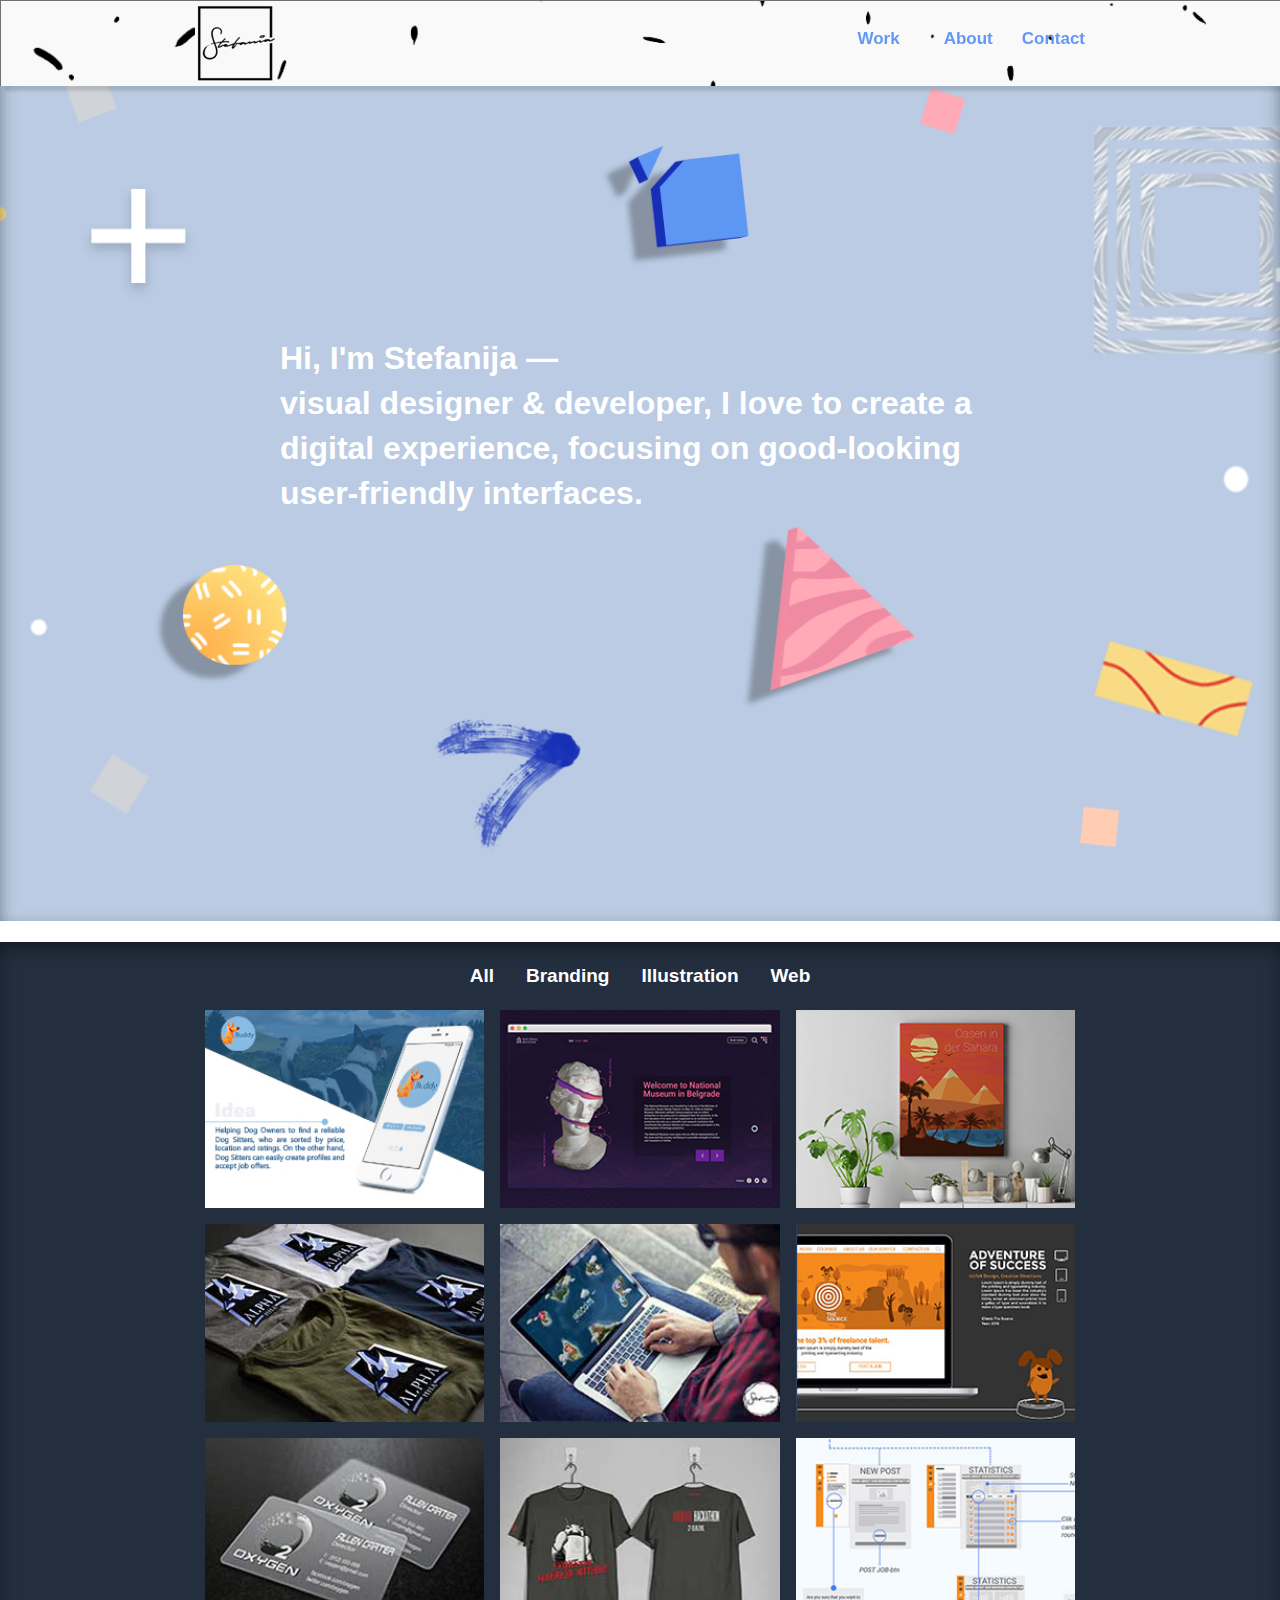
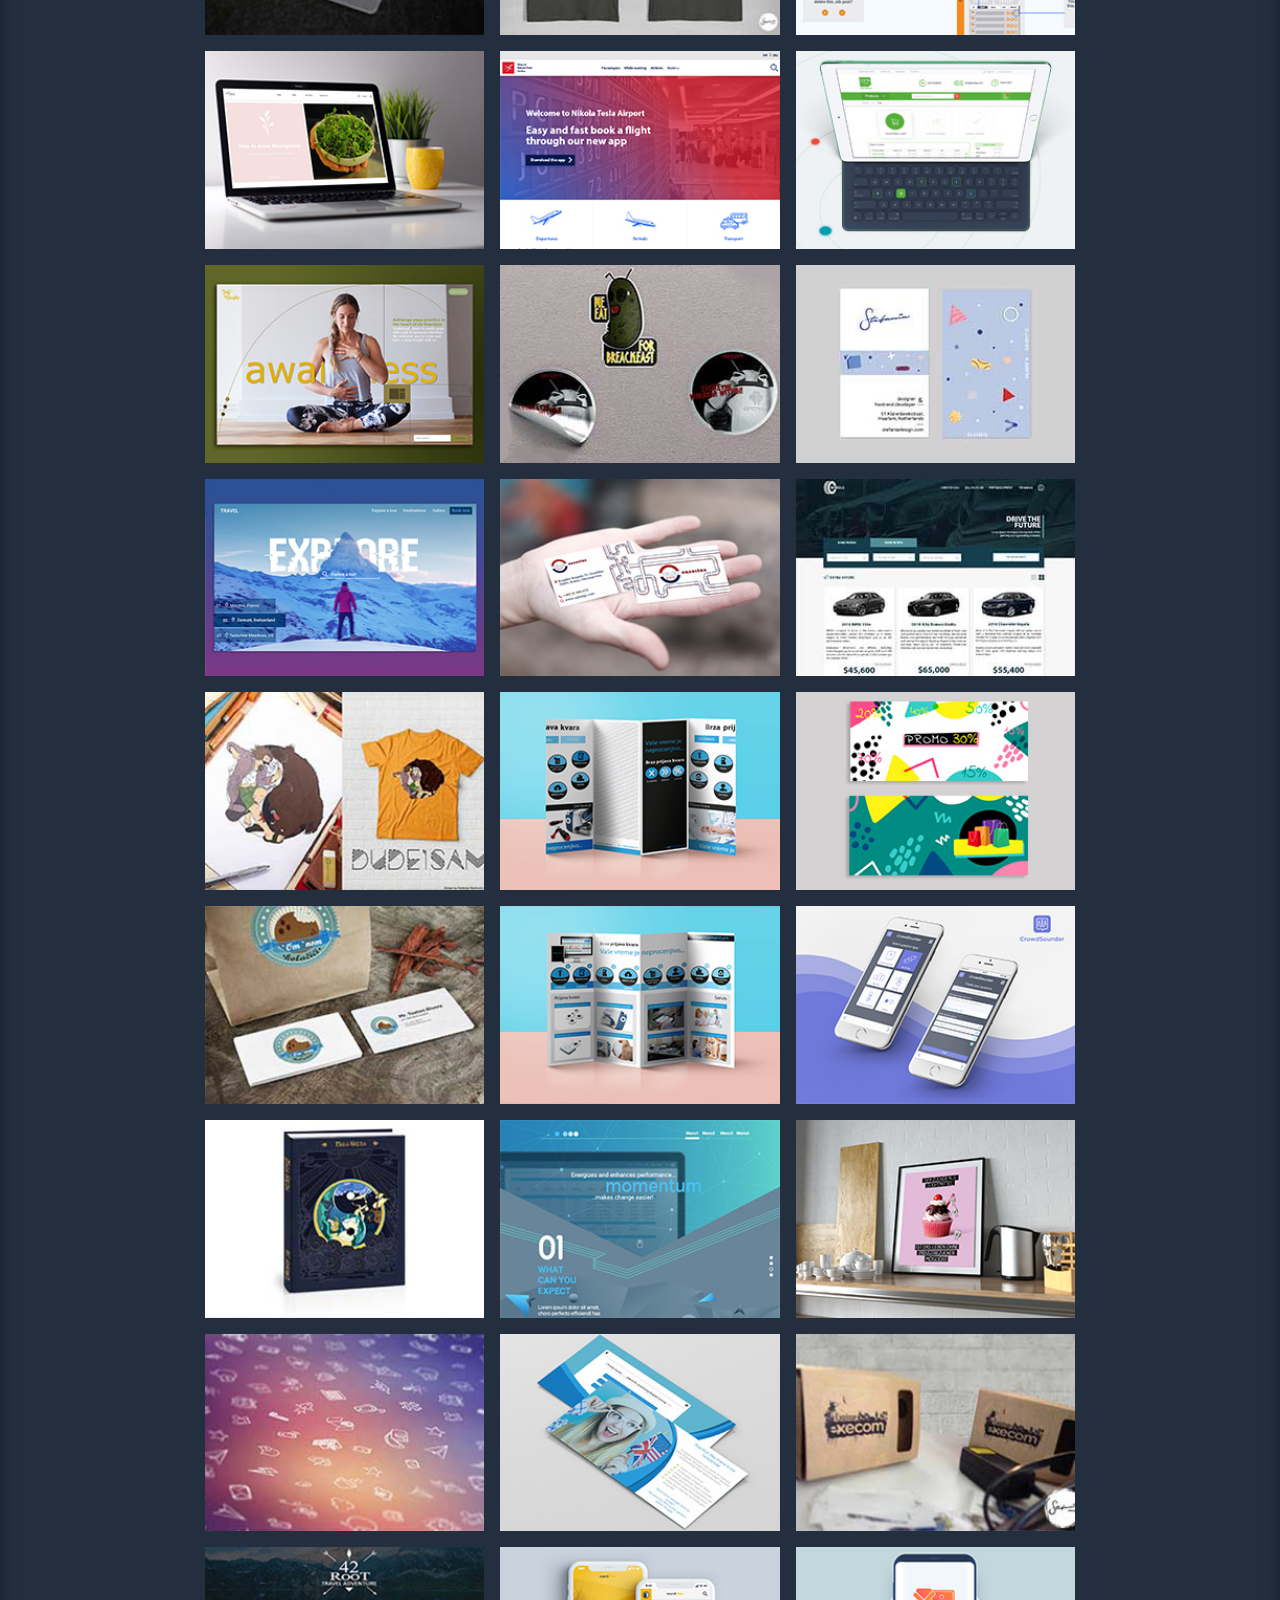
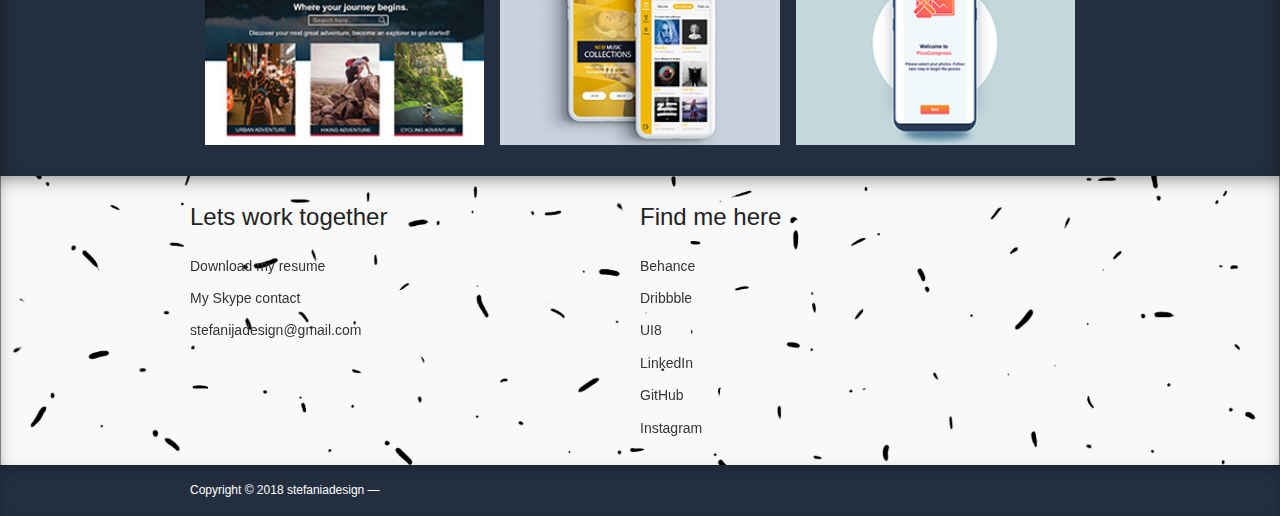
==== commit 6e589ffa: "Added some text" ====
--- a/index.html
+++ b/index.html
@@ -52,7 +52,7 @@
  <header class="headline" id="home">    
     <div class="container-centred">
             <h1>Hi, I'm Stefanija — <br>
-                designer & developer, I love to create a digital experience, focusing on good-looking user-friendly interfaces.</h1>
+               visual designer & developer, I love to create a digital experience, focusing on good-looking user-friendly interfaces.</h1>
     </div>    
     
 </header> 
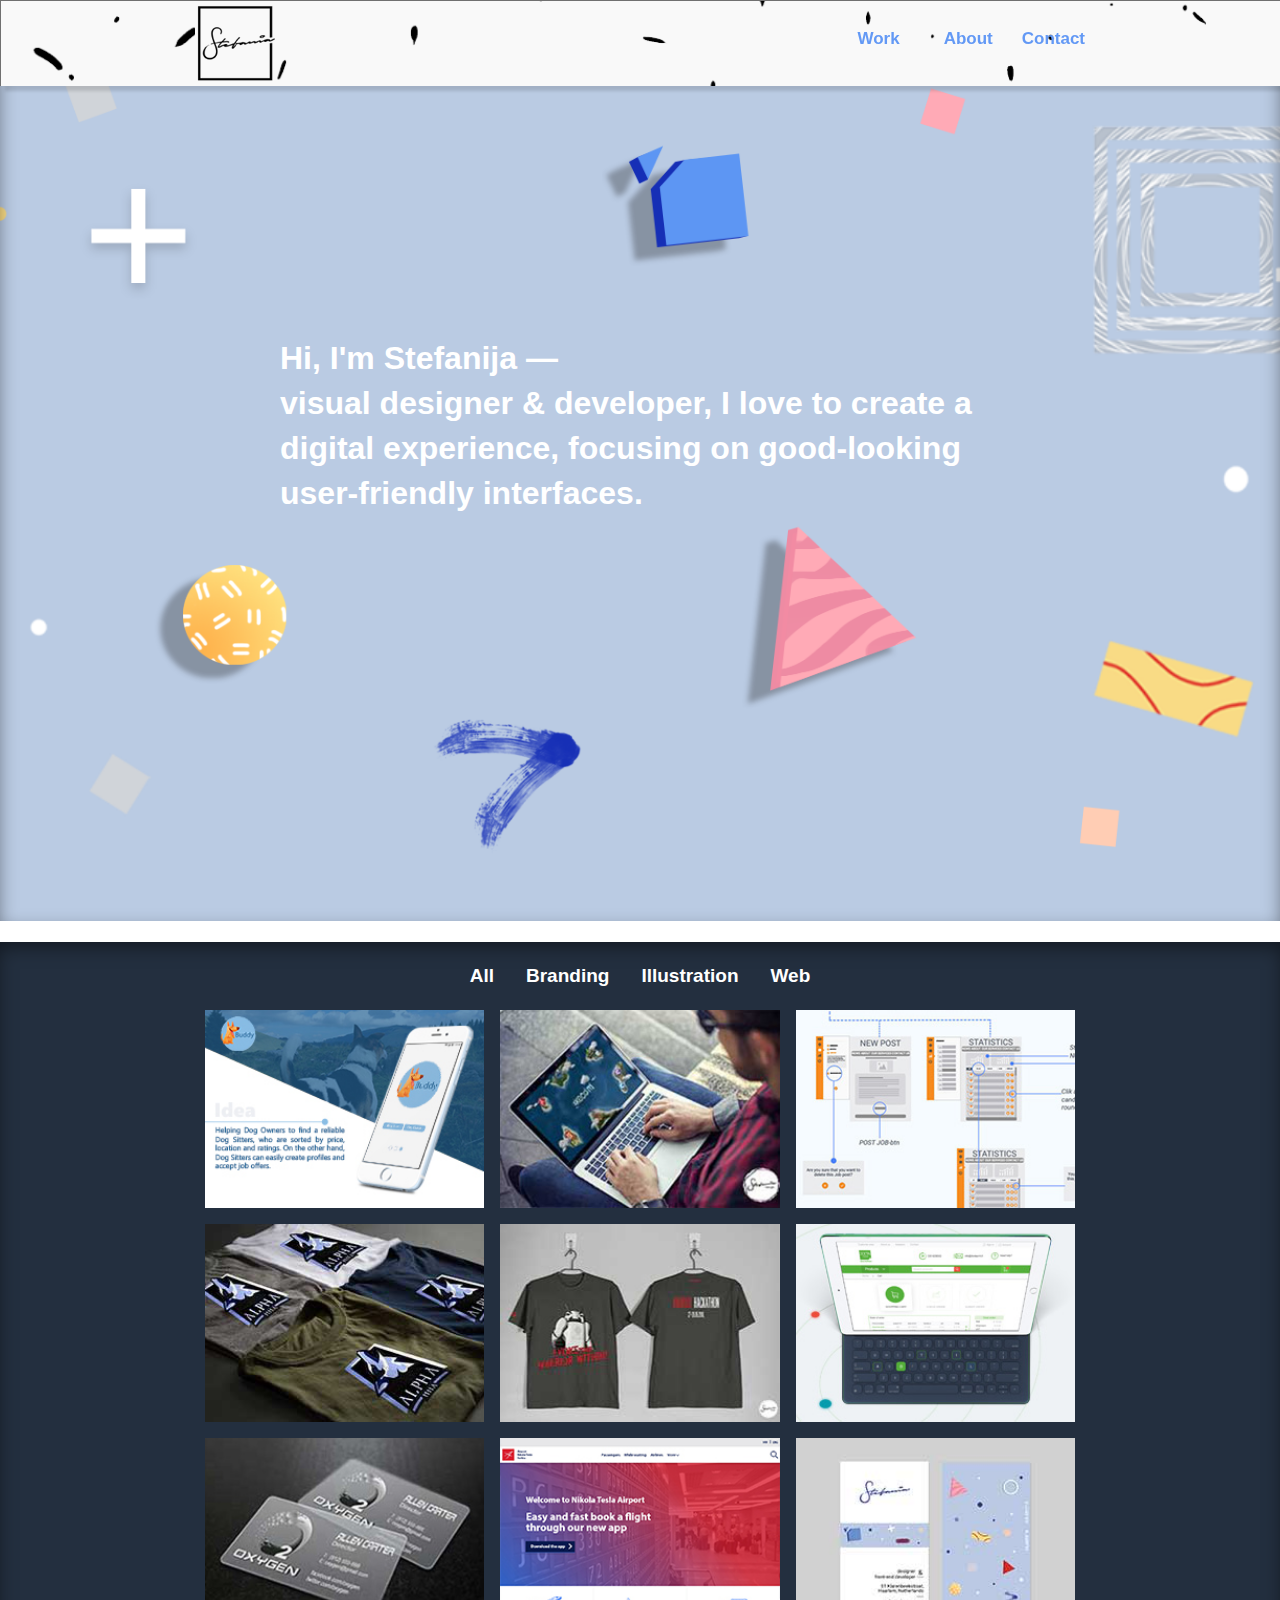
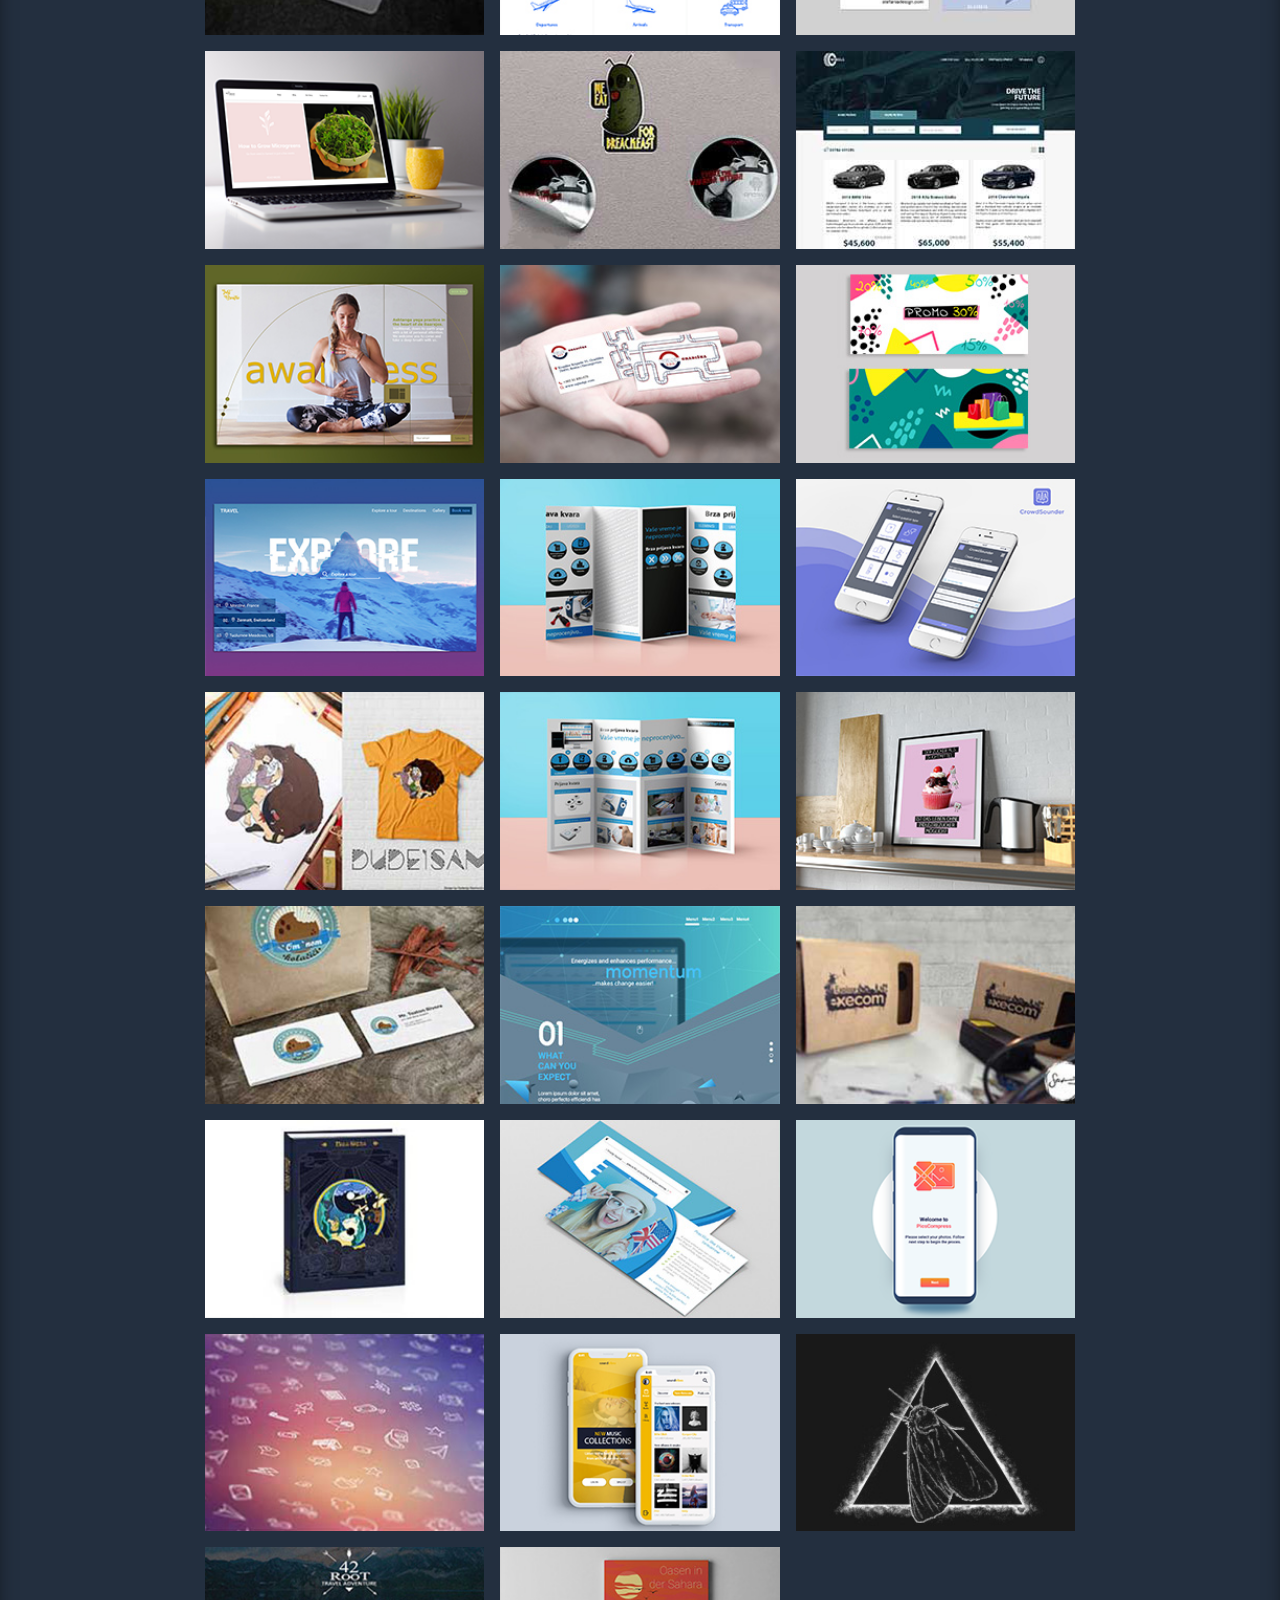
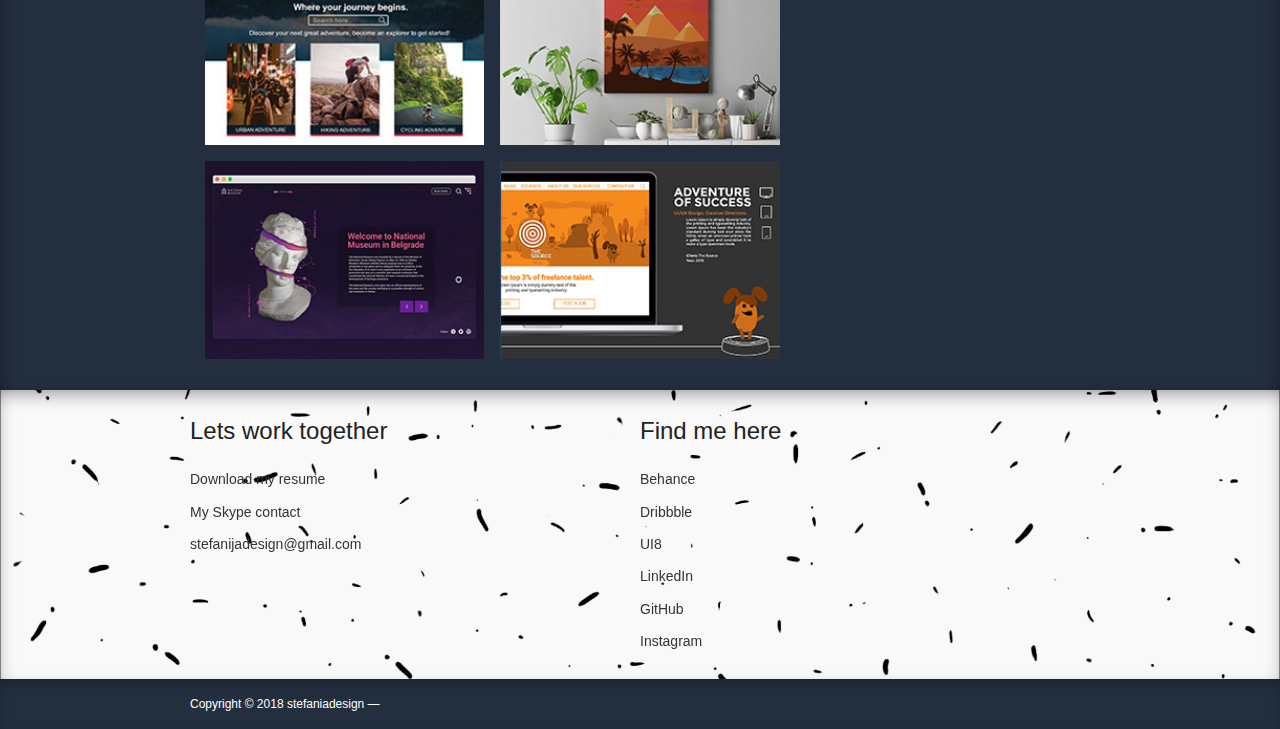
==== commit 801038b5: "Small changes" ====
--- a/index.html
+++ b/index.html
@@ -202,6 +202,10 @@
                 <img class="example-image" src="img/portfolio/xs/33.png" alt="PicsCompress app for photo compression"/>
             </a>
 
+            <a class="example-image-link tile scale-anm illu all" href="img/portfolio/xl/34.jpg" data-lightbox="example-set" data-title='"Keep the gate closed or they will start coming out" - T-Shirt design'>
+                <img class="example-image" src="img/portfolio/xs/34.jpg" alt="PicsCompress app for photo compression"/>
+            </a>
+
 
         </div>
                   
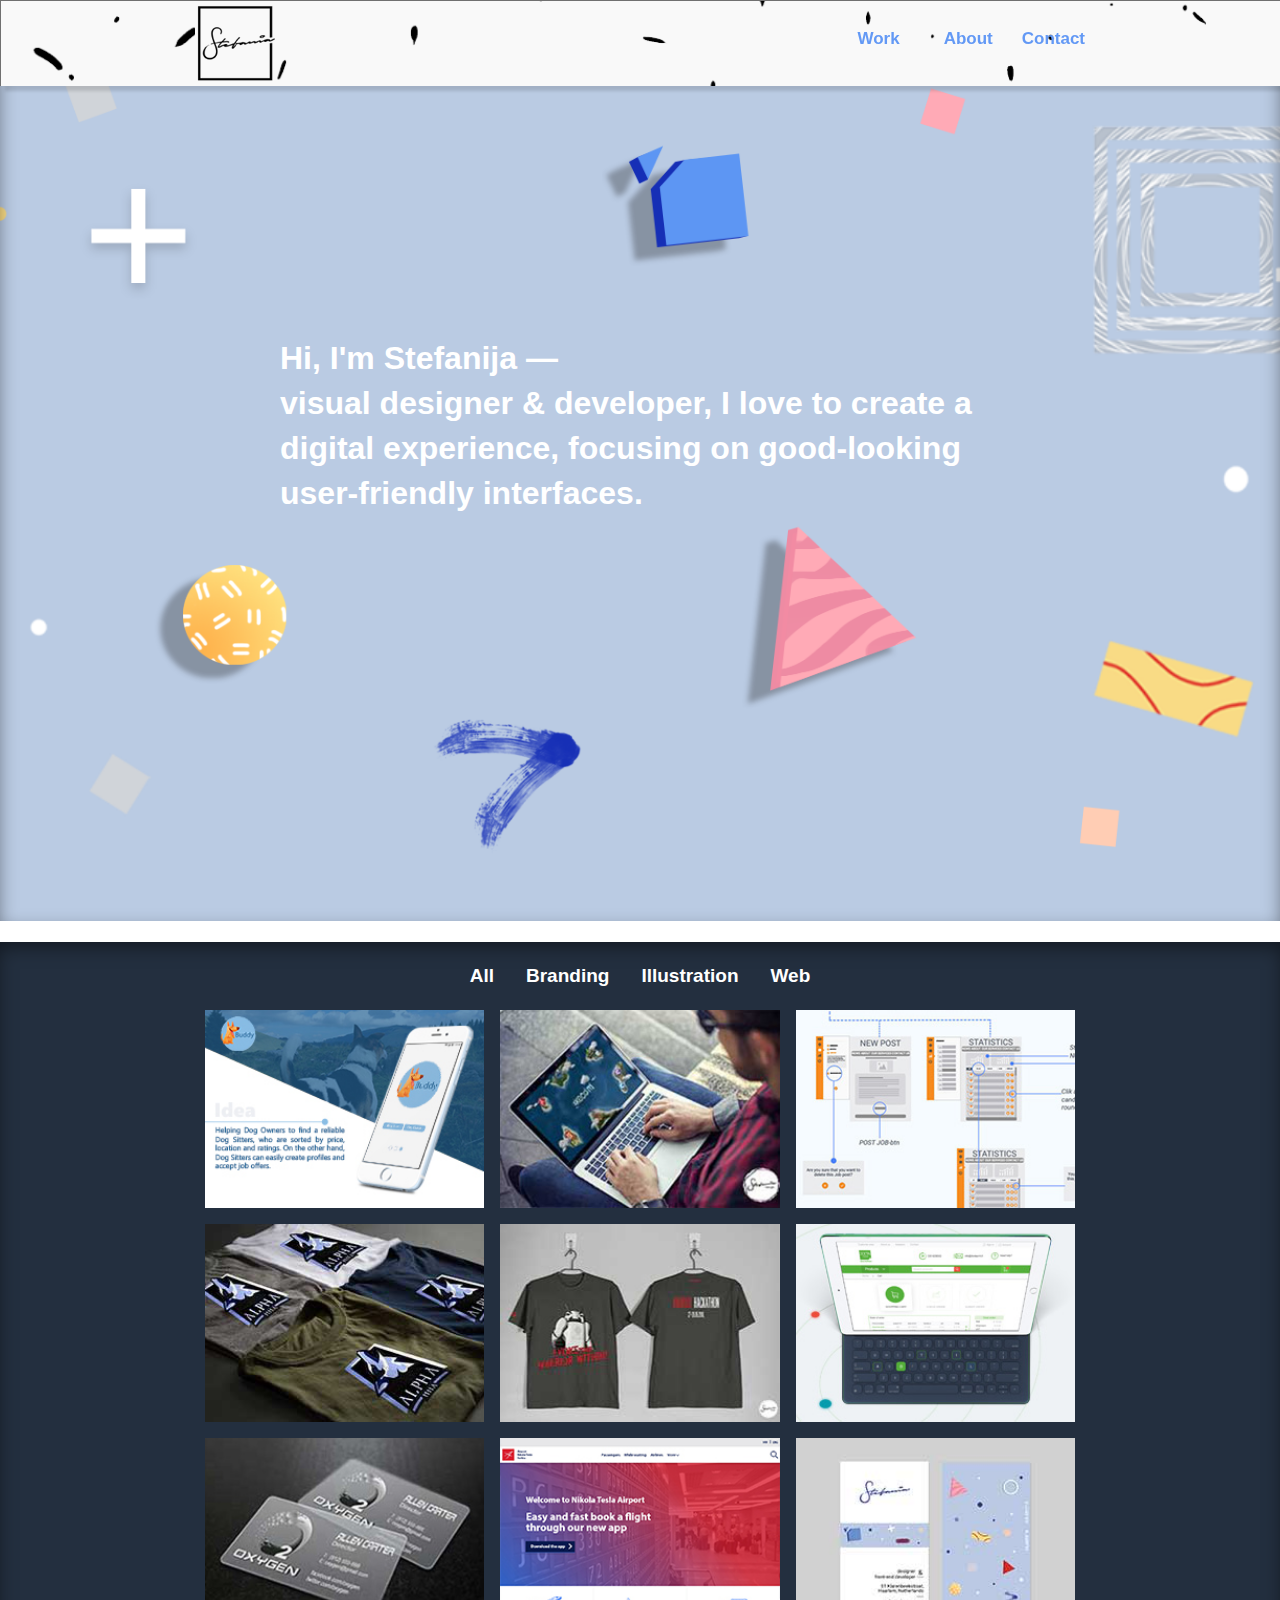
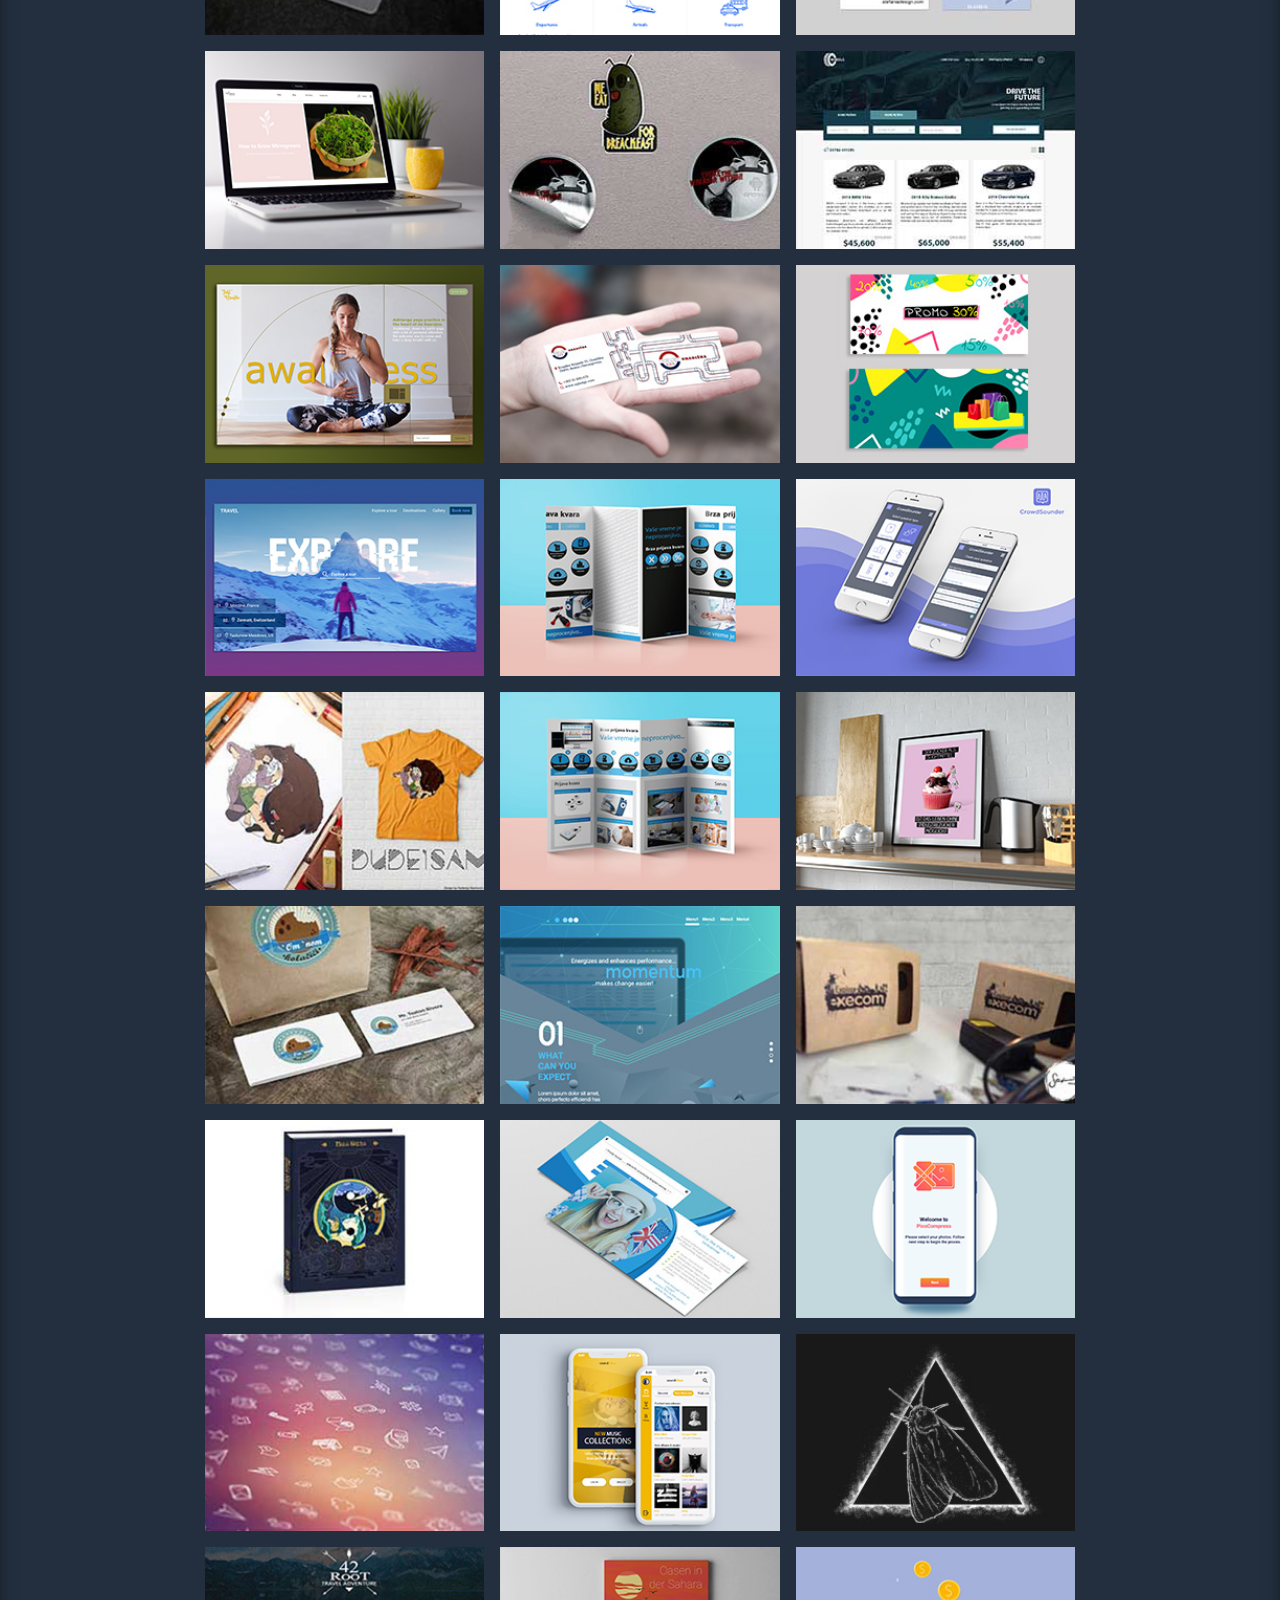
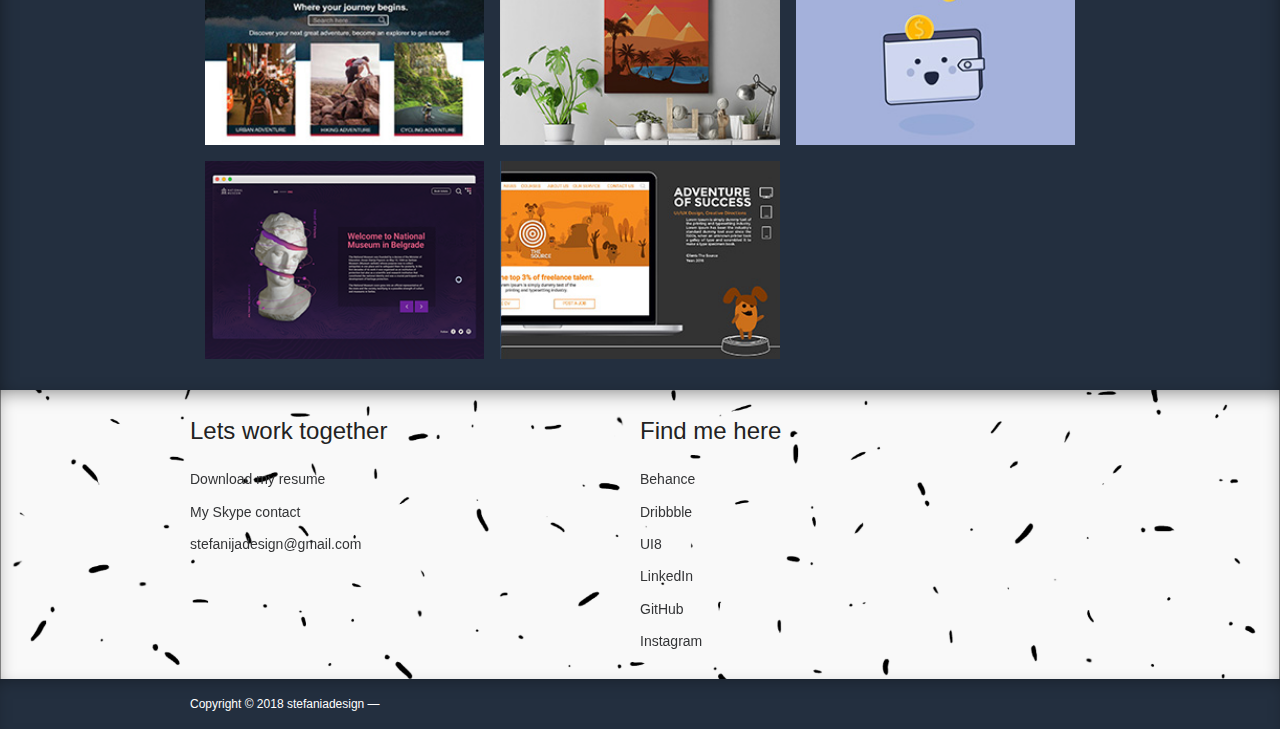
==== commit 613c439d: "Added new images" ====
--- a/index.html
+++ b/index.html
@@ -203,7 +203,11 @@
             </a>
 
             <a class="example-image-link tile scale-anm illu all" href="img/portfolio/xl/34.jpg" data-lightbox="example-set" data-title='"Keep the gate closed or they will start coming out" - T-Shirt design'>
-                <img class="example-image" src="img/portfolio/xs/34.jpg" alt="PicsCompress app for photo compression"/>
+                <img class="example-image" src="img/portfolio/xs/34.jpg" alt="T-Shirt illustration"/>
+            </a>
+
+            <a class="example-image-link tile scale-anm illu all" href="img/portfolio/xl/35.gif" data-lightbox="example-set" data-title="Micro-interaction Wallet icon for blockchain app">
+                <img class="example-image" src="img/portfolio/xs/35.jpg" alt="Wallet icon"/>
             </a>
 
 
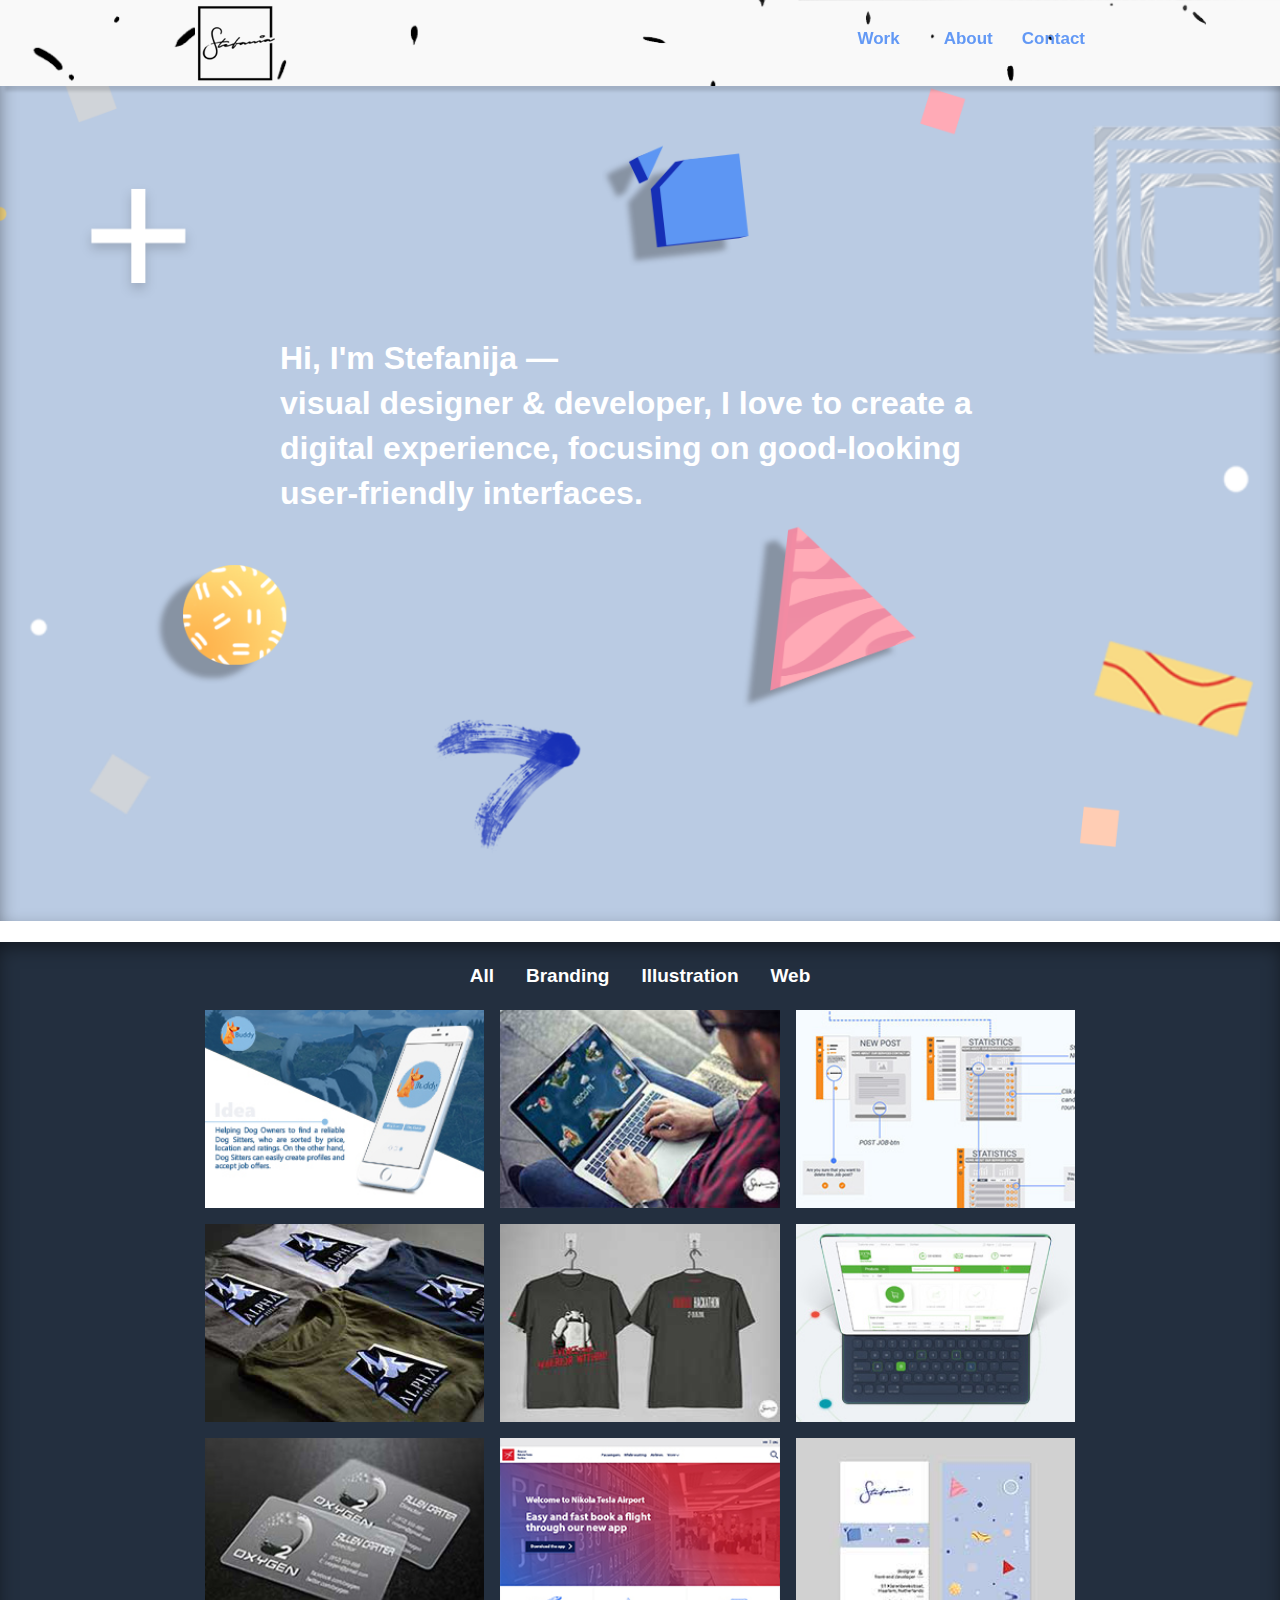
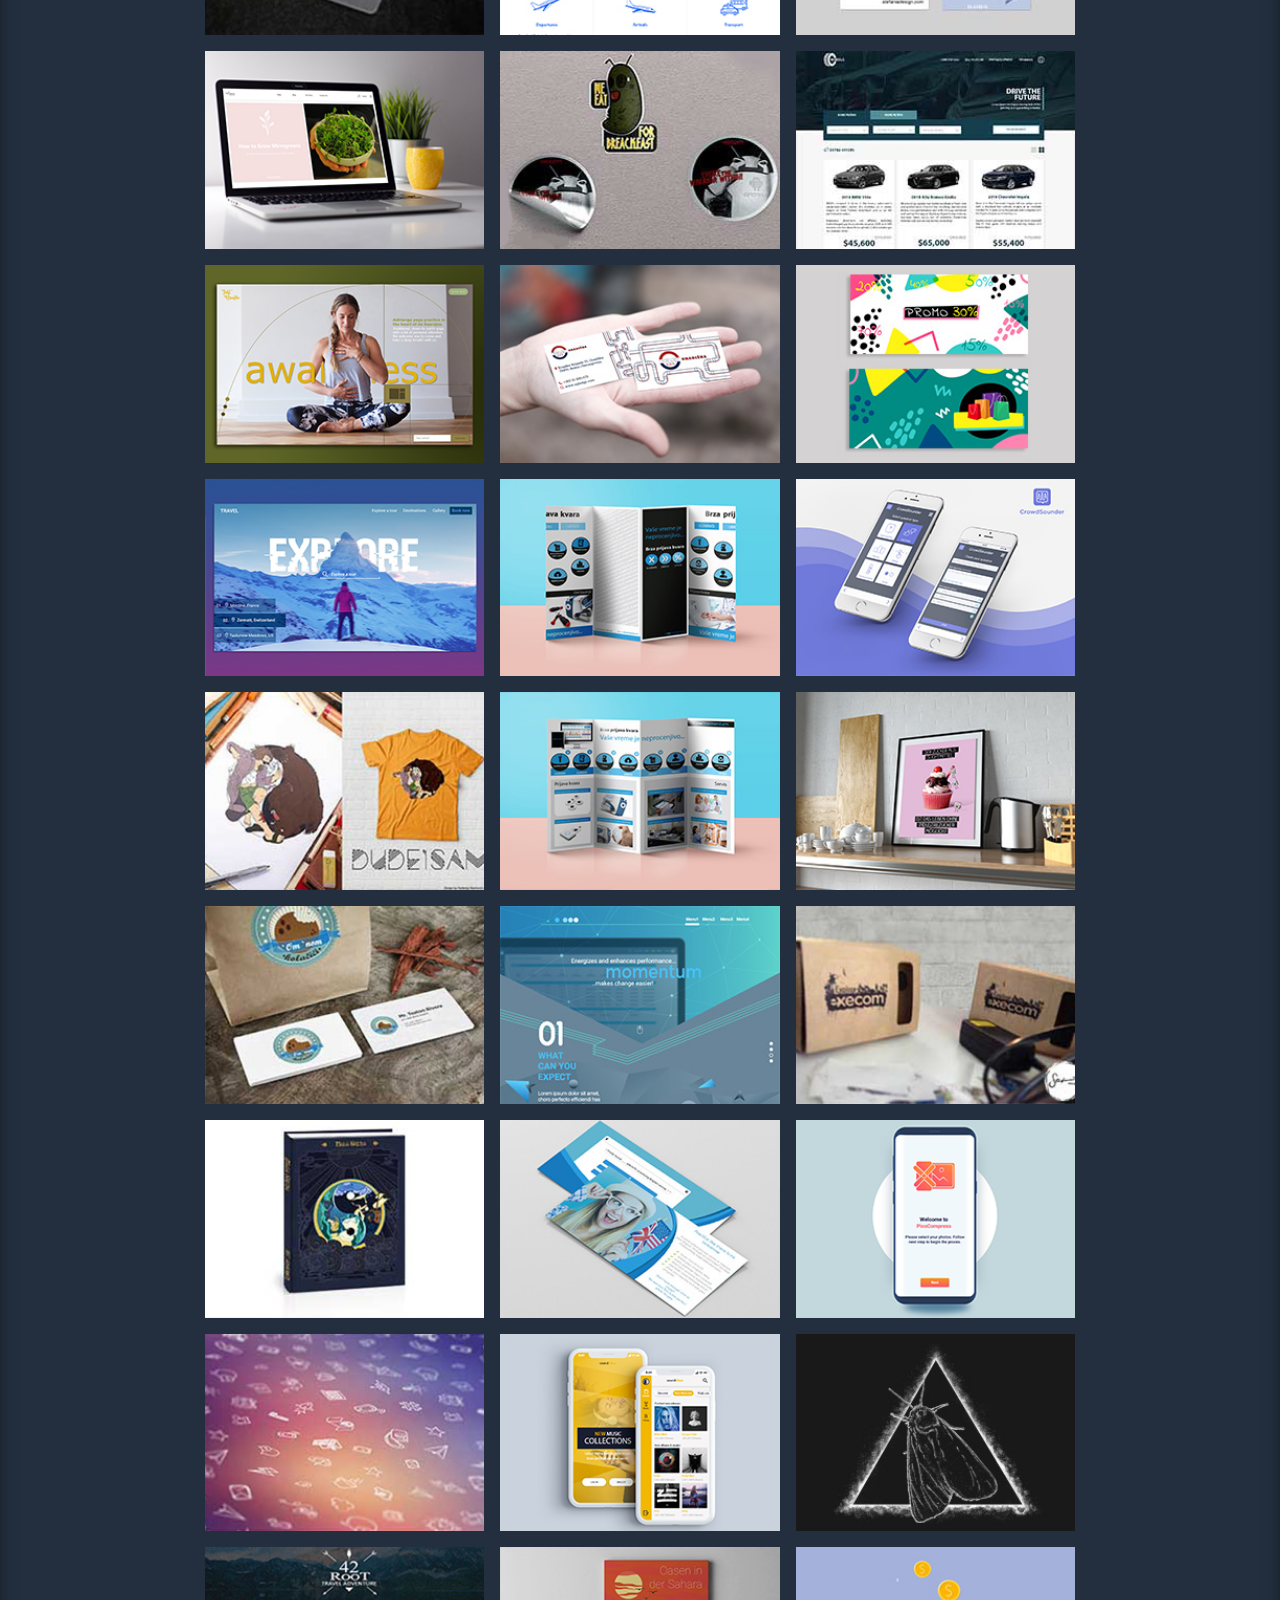
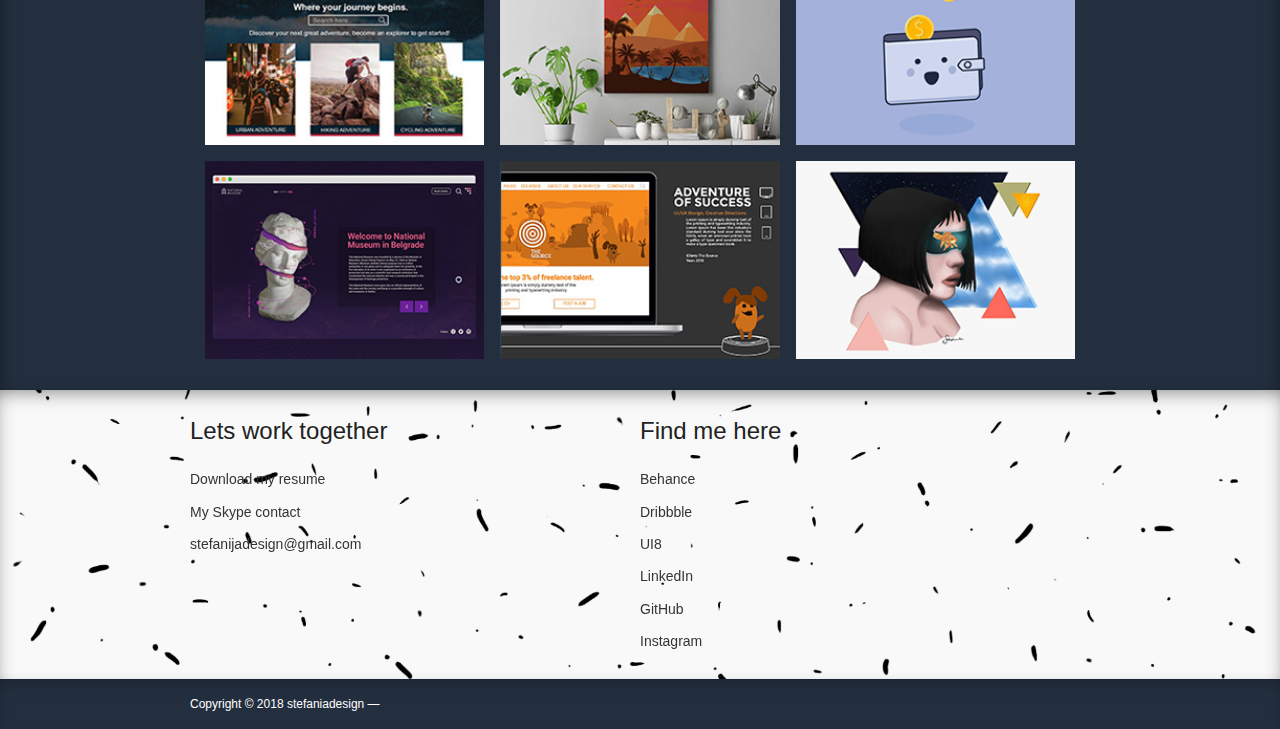
==== commit ce8bd4e3: "Small changes on work section" ====
--- a/index.html
+++ b/index.html
@@ -206,8 +206,12 @@
                 <img class="example-image" src="img/portfolio/xs/34.jpg" alt="T-Shirt illustration"/>
             </a>
 
-            <a class="example-image-link tile scale-anm illu all" href="img/portfolio/xl/35.gif" data-lightbox="example-set" data-title="Micro-interaction Wallet icon for blockchain app">
+            <a class="example-image-link tile scale-anm web illu all" href="img/portfolio/xl/35.gif" data-lightbox="example-set" data-title="Micro-interaction Wallet icon for blockchain app">
                 <img class="example-image" src="img/portfolio/xs/35.jpg" alt="Wallet icon"/>
+            </a>
+
+            <a class="example-image-link tile scale-anm illu all" href="img/portfolio/xl/36.jpg" data-lightbox="example-set" data-title="Locked - between worlds">
+                <img class="example-image" src="img/portfolio/xs/36.jpg" alt="Locked - between worlds"/>
             </a>
 
 
@@ -223,7 +227,7 @@
           <p>Lets work together</p>
           <ul>
             <li class="hvr-underline-from-left"><a href="./img/stefanija-stankovic-CV.pdf" download="">Download my resume</a></li>
-            <li class="hvr-underline-from-left"><a href="https://join.skype.com/invite/fTDj5mtgDX5C">My Skype contact</a></li>
+            <li class="hvr-underline-from-left"><a href="skype:stefaniadesignwebart?userinfo">My Skype contact</a></li>
             <li class="hvr-underline-from-left"><a href="mailto:stefanijadesign@gmail.com?subject = Feedback&amp;body = Message">stefanijadesign@gmail.com</a></li>
           </ul>
       </div>
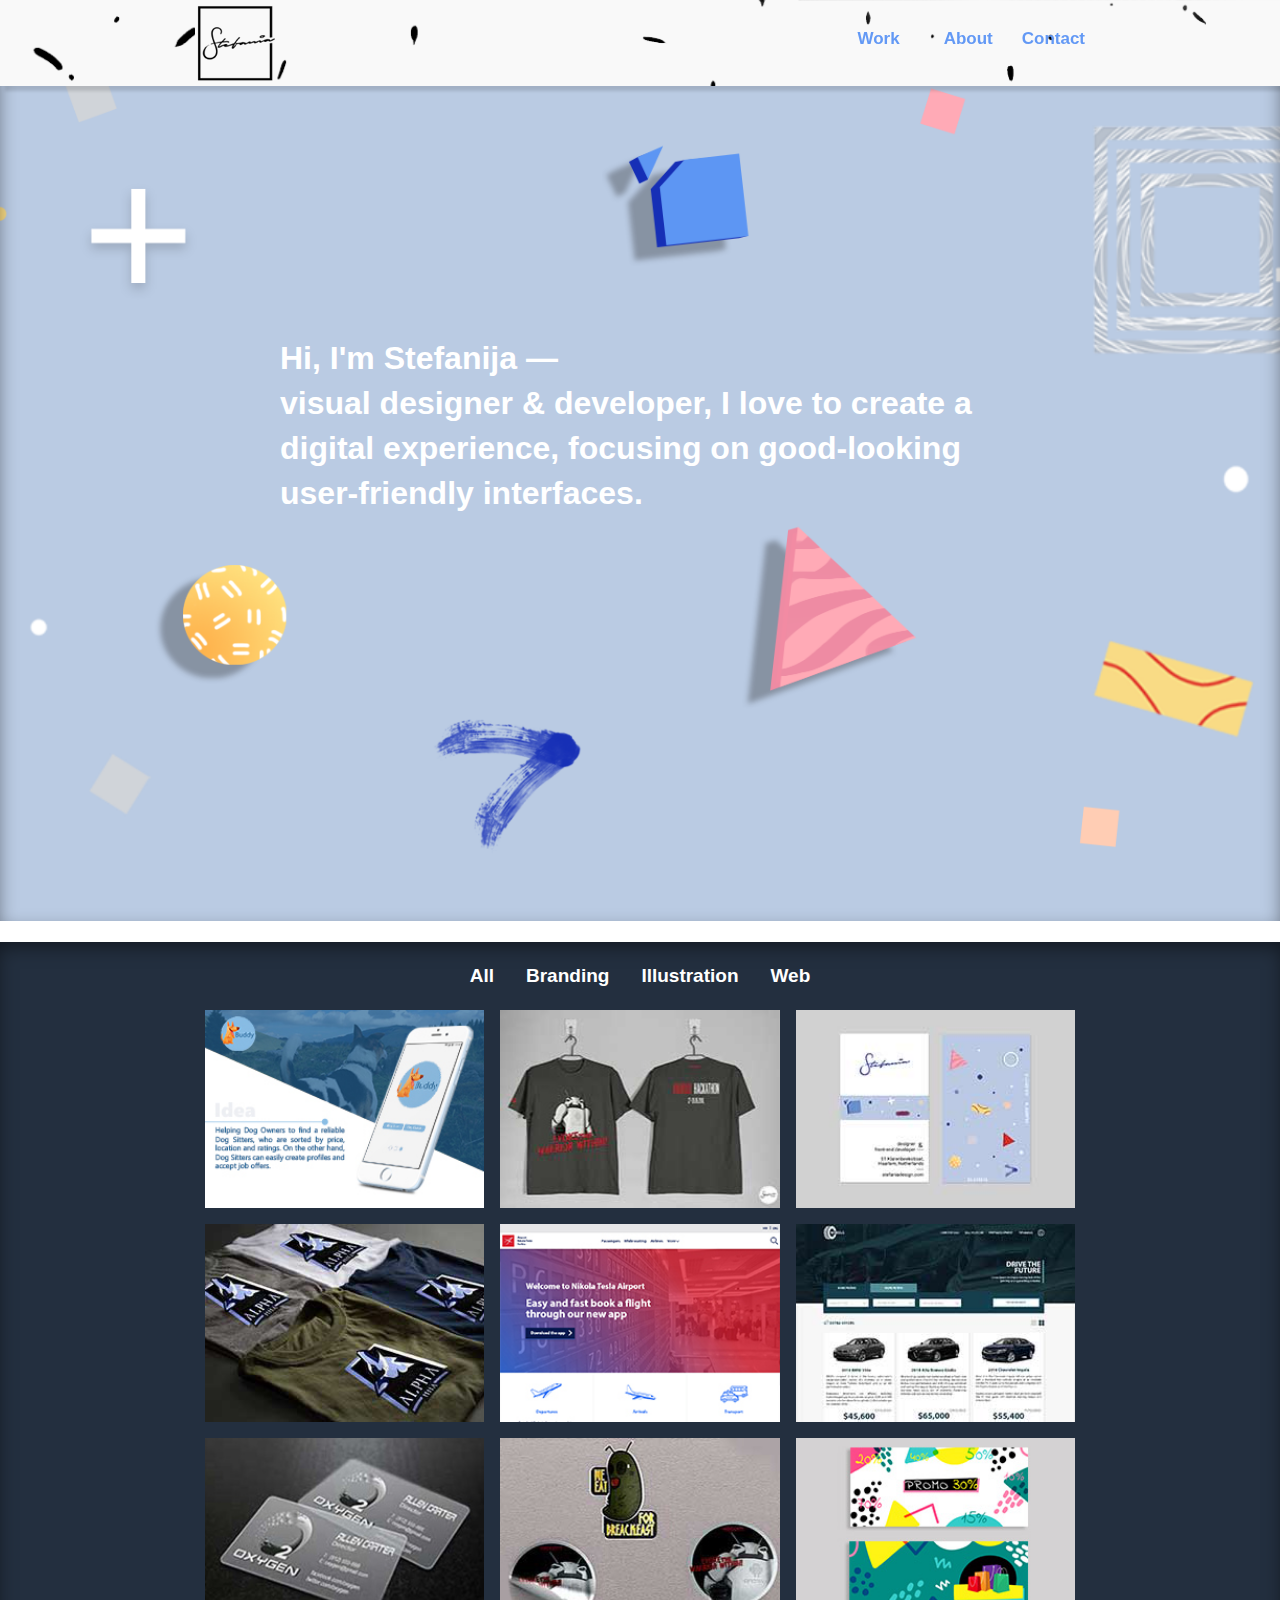
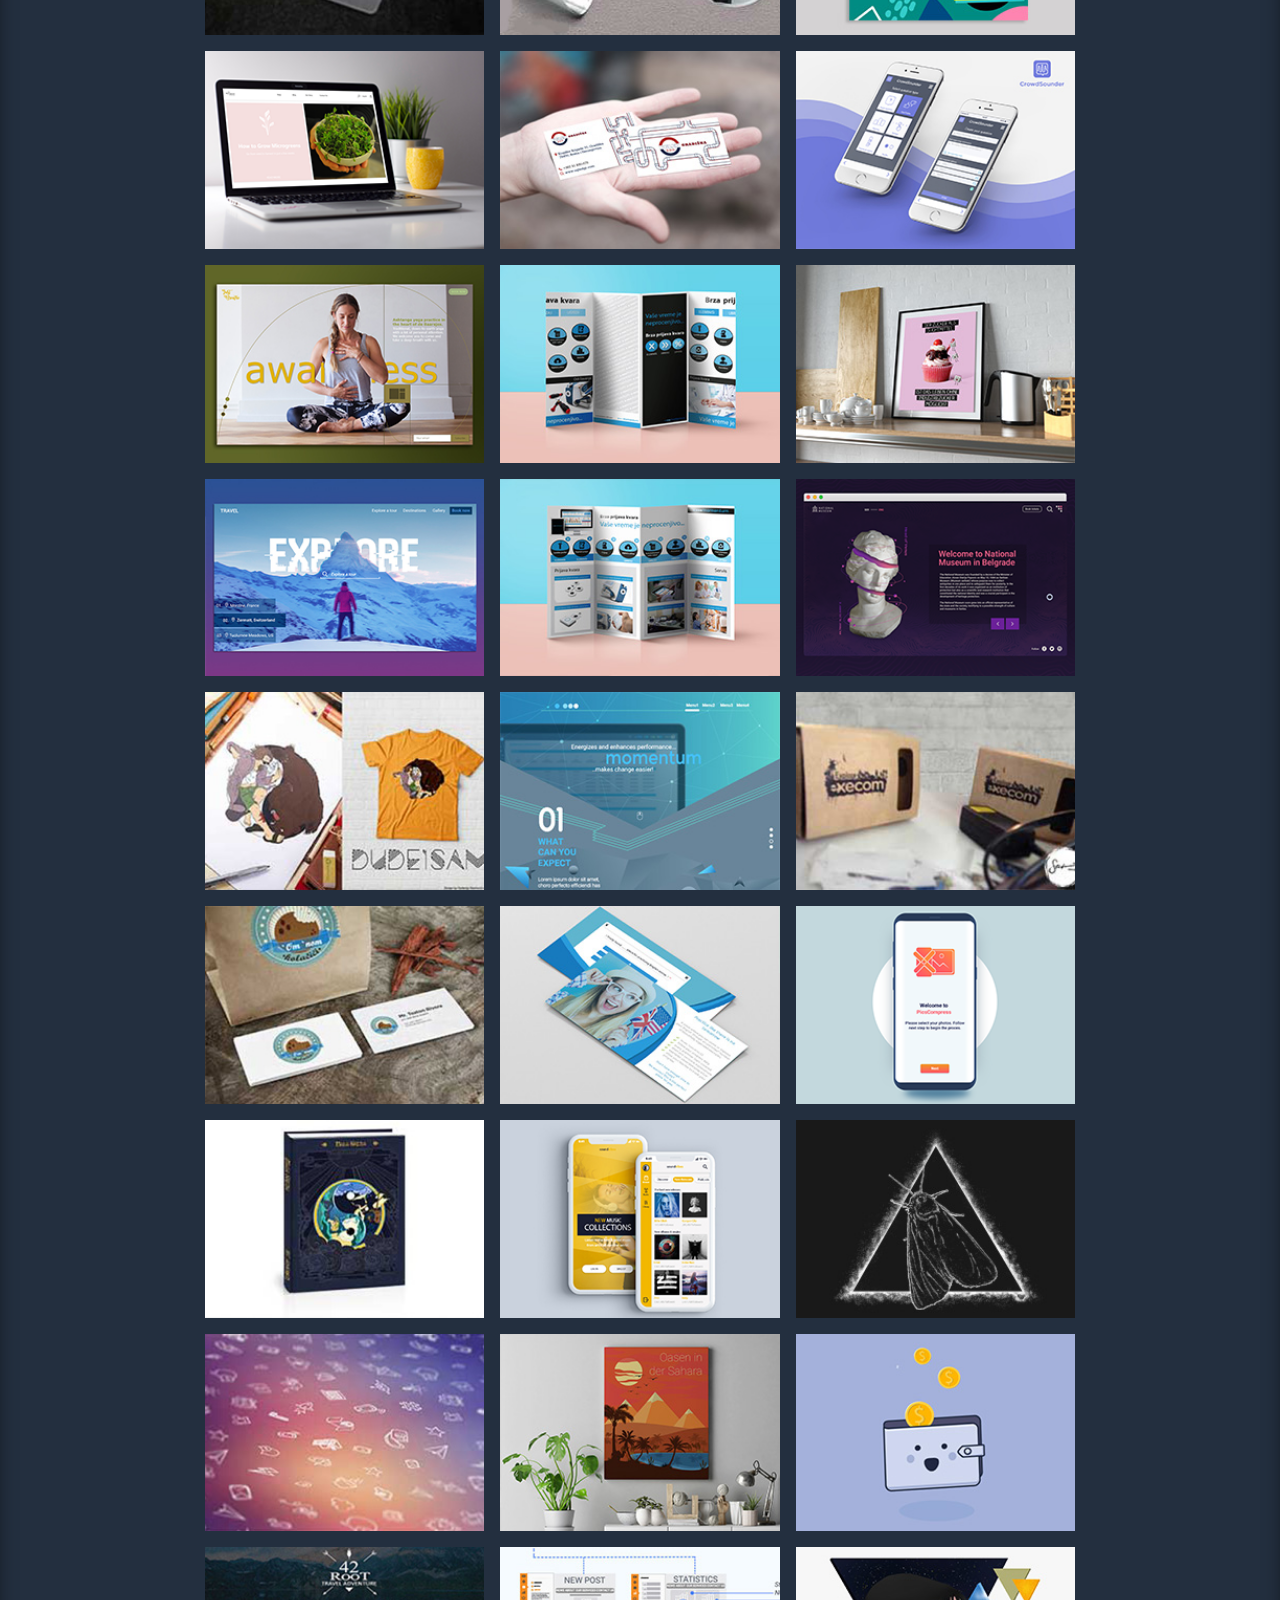
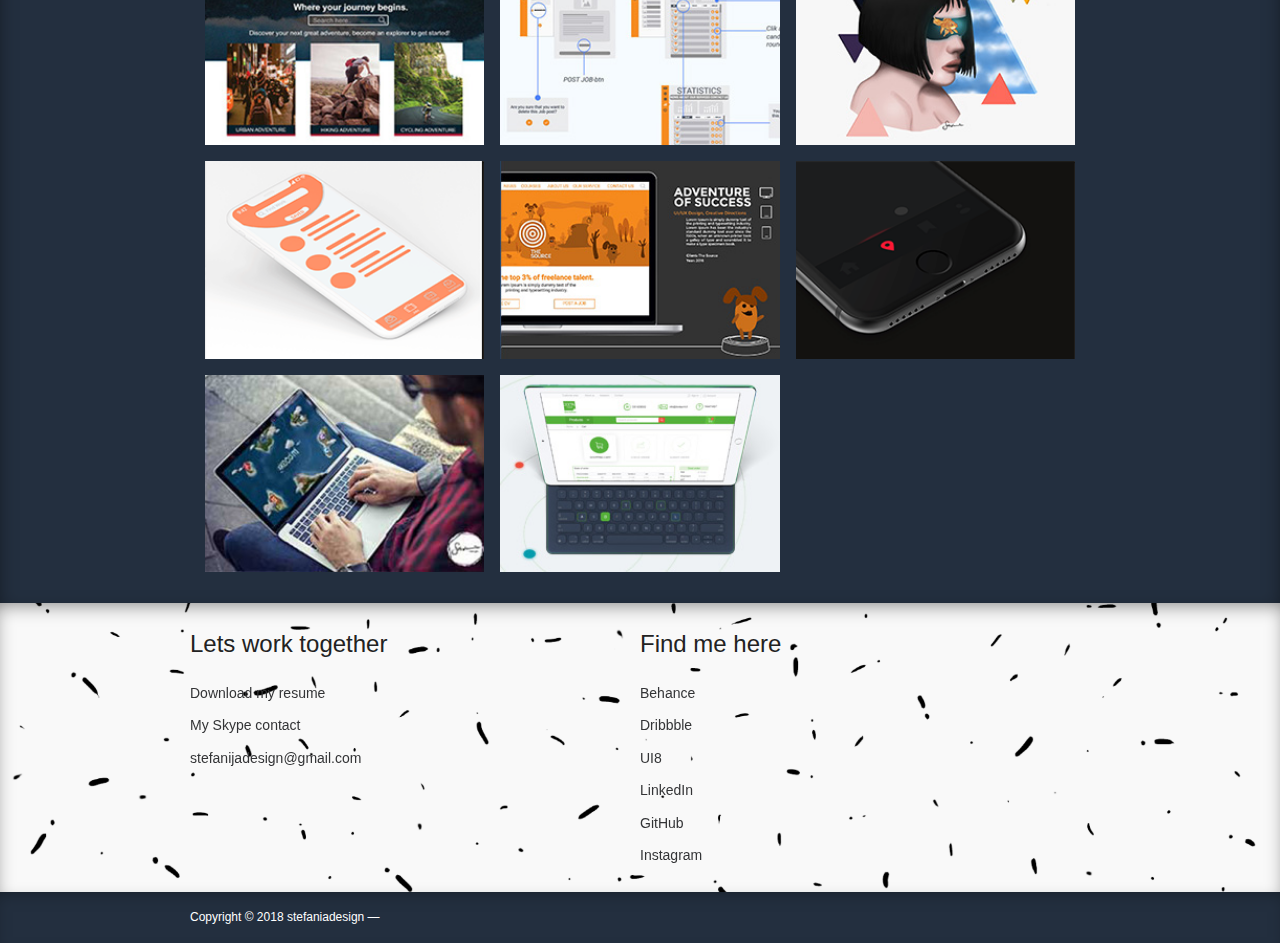
==== commit c53e896b: "Added new images in work section" ====
--- a/index.html
+++ b/index.html
@@ -113,86 +113,90 @@
             <a class="example-image-link tile scale-anm web all" href="img/portfolio/xl/11.jpg" data-lightbox="example-set" data-title="From PSD to web application">
                 <img class="example-image" src="img/portfolio/xs/11.jpg" alt="From PSD to web application"/>
             </a>
+            
+            <a class="example-image-link tile scale-anm web all" href="img/portfolio/xl/38.gif" data-lightbox="example-set" data-title="Micro-interaction flow for a mobile UI menu">
+                <img class="example-image" src="img/portfolio/xs/38.png" alt="Micro-interaction flow for a mobile UI menu"/>
+            </a>
+
+            <a class="example-image-link tile scale-anm web all" href="img/portfolio/xl/13.jpg" data-lightbox="example-set" data-title="Explore Execom application design">
+                <img class="example-image" src="img/portfolio/xs/13.jpg" alt="Explore Execom application design"/>
+            </a>
+
+            <a class="example-image-link tile scale-anm illu all" href="img/portfolio/xl/14.jpg" data-lightbox="example-set" data-title="T-Shirt print design for Execom Hackathon">
+                <img class="example-image" src="img/portfolio/xs/14.jpg" alt="T-Shirt print design for Execom Hackathon"/>
+            </a>
+
+            <a class="example-image-link tile scale-anm web all" href="img/portfolio/xl/15.gif" data-lightbox="example-set" data-title="Redesign landing page for Belgrade Nikola Tesla Airport">
+                <img class="example-image" src="img/portfolio/xs/15.jpg" alt="Redesign landing page for Belgrade Nikola Tesla Airport"/>
+            </a>
+
+            <a class="example-image-link tile scale-anm illu all" href="img/portfolio/xl/16.jpg" data-lightbox="example-set" data-title="Stickers for Execom">
+                <img class="example-image" src="img/portfolio/xs/16.jpg" alt="Stickers for Execom"/>
+            </a>
+
+            <a class="example-image-link tile scale-anm brand all" href="img/portfolio/xl/17.jpg" data-lightbox="example-set" data-title="UGLED d.o.o business card">
+                <img class="example-image" src="img/portfolio/xs/17.jpg" alt="UGLED d.o.o business card"/>
+            </a>
+
+            <a class="example-image-link tile scale-anm brand all" href="img/portfolio/xl/18.jpg" data-lightbox="example-set" data-title="Momentum flyer - front side">
+                <img class="example-image" src="img/portfolio/xs/18.jpg" alt="Momentum flyer - front side"/>
+            </a>
+
+            <a class="example-image-link tile scale-anm brand all" href="img/portfolio/xl/19.jpg" data-lightbox="example-set" data-title="Momentum flyer - back side">
+                <img class="example-image" src="img/portfolio/xs/19.jpg" alt="Momentum flyer - back side"/>
+            </a>
+
+            <a class="example-image-link tile scale-anm web all" href="img/portfolio/xl/20.jpg" data-lightbox="example-set" data-title="Momentum website">
+                <img class="example-image" src="img/portfolio/xs/20.jpg" alt="Momentum website"/>
+            </a>
+
+            <a class="example-image-link tile scale-anm brand all" href="img/portfolio/xl/21.jpg" data-lightbox="example-set" data-title="Emineo PLLT flyer">
+                <img class="example-image" src="img/portfolio/xs/21.jpg" alt="Emineo PLLT flyer"/>
+            </a>
+
+            <a class="example-image-link tile scale-anm web all" href="img/portfolio/xl/22.gif" data-lightbox="example-set" data-title="User interface of music mobile app - SoundVibes">
+                <img class="example-image" src="img/portfolio/xs/22.jpg" alt="User interface of music mobile app - SoundVibes"/>
+            </a>
+
+            <a class="example-image-link tile scale-anm illu all" href="img/portfolio/xl/23.jpg" data-lightbox="example-set" data-title="Promo poster - Oases in the Sahara">
+                <img class="example-image" src="img/portfolio/xs/23.jpg" alt="Promo poster - Oases in the Sahara"/>
+            </a>
+
+            <a class="example-image-link tile scale-anm web all" href="img/portfolio/xl/25.jpg" data-lightbox="example-set" data-title="Wireframe design 2014">
+                <img class="example-image" src="img/portfolio/xs/25.jpg" alt="Wireframe design 2014"/>
+            </a>
+
+            <a class="example-image-link tile scale-anm web all" href="img/portfolio/xl/24.jpg" data-lightbox="example-set" data-title="UI design 2014">
+                <img class="example-image" src="img/portfolio/xs/24.jpg" alt="UI design 2014"/>
+            </a>
+
+            <a class="example-image-link tile scale-anm web all" href="img/portfolio/xl/26.jpg" data-lightbox="example-set" data-title="DoctaPrint - UI/UX redesign e-commerce theme">
+                <img class="example-image" src="img/portfolio/xs/26.jpg" alt="DoctaPrint - UI/UX redesign e-commerce theme"/>
+            </a>
+
+            <a class="example-image-link tile scale-anm brand illu all" href="img/portfolio/xl/27.jpg" data-lightbox="example-set" data-title="My old business card">
+                <img class="example-image" src="img/portfolio/xs/27.jpg" alt="My old business card"/>
+            </a>
+
+            <a class="example-image-link tile scale-anm web all" href="img/portfolio/xl/28.jpg" data-lightbox="example-set" data-title="Wheels - logo and landing page design">
+                <img class="example-image" src="img/portfolio/xs/28.jpg" alt="Wheels - logo and landing page design"/>
+            </a>
+
+            <a class="example-image-link tile scale-anm web all" href="img/portfolio/xl/29.jpg" data-lightbox="example-set" data-title="Promo banners for WSCPrinter theme">
+                <img class="example-image" src="img/portfolio/xs/29.jpg" alt="Promo banners for WSCPrinter theme"/>
+            </a>
+
+            <a class="example-image-link tile scale-anm web all" href="img/portfolio/xl/30.jpg" data-lightbox="example-set" data-title="CrowdSounder - mobile first app UI/UX design">
+                <img class="example-image" src="img/portfolio/xs/30.jpg" alt="CrowdSounder - mobile first app UI/UX design"/>
+            </a>
+
+            <a class="example-image-link tile scale-anm illu all" href="img/portfolio/xl/31.jpg" data-lightbox="example-set" data-title="Promo poster for seminar about sugar in everyday nutrition">
+                <img class="example-image" src="img/portfolio/xs/31.jpg" alt="Promo poster for seminar about sugar in everyday nutrition"/>
+            </a>
 
             <a class="example-image-link tile scale-anm web all" href="img/portfolio/xl/32.gif" data-lightbox="example-set" data-title="Redesign for landing page of the National Museum in Belgrade">
                 <img class="example-image" src="img/portfolio/xs/32.png" alt="Redesign for landing page of the National Museum in Belgrade"/>
             </a>
-            
-            <a class="example-image-link tile scale-anm web all" href="img/portfolio/xl/13.jpg" data-lightbox="example-set" data-title="Explore Execom application design">
-                <img class="example-image" src="img/portfolio/xs/13.jpg" alt="Explore Execom application design"/>
-            </a>
-
-            <a class="example-image-link tile scale-anm illu all" href="img/portfolio/xl/14.jpg" data-lightbox="example-set" data-title="T-Shirt print design for Execom Hackathon">
-                <img class="example-image" src="img/portfolio/xs/14.jpg" alt="T-Shirt print design for Execom Hackathon"/>
-            </a>
-
-            <a class="example-image-link tile scale-anm web all" href="img/portfolio/xl/15.gif" data-lightbox="example-set" data-title="Redesign landing page for Belgrade Nikola Tesla Airport">
-                <img class="example-image" src="img/portfolio/xs/15.jpg" alt="Redesign landing page for Belgrade Nikola Tesla Airport"/>
-            </a>
-
-            <a class="example-image-link tile scale-anm illu all" href="img/portfolio/xl/16.jpg" data-lightbox="example-set" data-title="Stickers for Execom">
-                <img class="example-image" src="img/portfolio/xs/16.jpg" alt="Stickers for Execom"/>
-            </a>
-
-            <a class="example-image-link tile scale-anm brand all" href="img/portfolio/xl/17.jpg" data-lightbox="example-set" data-title="UGLED d.o.o business card">
-                <img class="example-image" src="img/portfolio/xs/17.jpg" alt="UGLED d.o.o business card"/>
-            </a>
-
-            <a class="example-image-link tile scale-anm brand all" href="img/portfolio/xl/18.jpg" data-lightbox="example-set" data-title="Momentum flyer - front side">
-                <img class="example-image" src="img/portfolio/xs/18.jpg" alt="Momentum flyer - front side"/>
-            </a>
-
-            <a class="example-image-link tile scale-anm brand all" href="img/portfolio/xl/19.jpg" data-lightbox="example-set" data-title="Momentum flyer - back side">
-                <img class="example-image" src="img/portfolio/xs/19.jpg" alt="Momentum flyer - back side"/>
-            </a>
-
-            <a class="example-image-link tile scale-anm web all" href="img/portfolio/xl/20.jpg" data-lightbox="example-set" data-title="Momentum website">
-                <img class="example-image" src="img/portfolio/xs/20.jpg" alt="Momentum website"/>
-            </a>
-
-            <a class="example-image-link tile scale-anm brand all" href="img/portfolio/xl/21.jpg" data-lightbox="example-set" data-title="Emineo PLLT flyer">
-                <img class="example-image" src="img/portfolio/xs/21.jpg" alt="Emineo PLLT flyer"/>
-            </a>
-
-            <a class="example-image-link tile scale-anm web all" href="img/portfolio/xl/22.gif" data-lightbox="example-set" data-title="User interface of music mobile app - SoundVibes">
-                <img class="example-image" src="img/portfolio/xs/22.jpg" alt="User interface of music mobile app - SoundVibes"/>
-            </a>
-
-            <a class="example-image-link tile scale-anm illu all" href="img/portfolio/xl/23.jpg" data-lightbox="example-set" data-title="Promo poster - Oases in the Sahara">
-                <img class="example-image" src="img/portfolio/xs/23.jpg" alt="Promo poster - Oases in the Sahara"/>
-            </a>
-
-            <a class="example-image-link tile scale-anm web all" href="img/portfolio/xl/24.jpg" data-lightbox="example-set" data-title="UI design 2014">
-                <img class="example-image" src="img/portfolio/xs/24.jpg" alt="UI design 2014"/>
-            </a>
-
-            <a class="example-image-link tile scale-anm web all" href="img/portfolio/xl/25.jpg" data-lightbox="example-set" data-title="Low-fidelity prototype 2014">
-                <img class="example-image" src="img/portfolio/xs/25.jpg" alt="Low-fidelity prototype 2014"/>
-            </a>
-
-            <a class="example-image-link tile scale-anm web all" href="img/portfolio/xl/26.jpg" data-lightbox="example-set" data-title="DoctaPrint - UI/UX redesign e-commerce theme">
-                <img class="example-image" src="img/portfolio/xs/26.jpg" alt="DoctaPrint - UI/UX redesign e-commerce theme"/>
-            </a>
-
-            <a class="example-image-link tile scale-anm brand illu all" href="img/portfolio/xl/27.jpg" data-lightbox="example-set" data-title="My old business card">
-                <img class="example-image" src="img/portfolio/xs/27.jpg" alt="My old business card"/>
-            </a>
-
-            <a class="example-image-link tile scale-anm web all" href="img/portfolio/xl/28.jpg" data-lightbox="example-set" data-title="Wheels - logo and landing page design">
-                <img class="example-image" src="img/portfolio/xs/28.jpg" alt="Wheels - logo and landing page design"/>
-            </a>
-
-            <a class="example-image-link tile scale-anm web all" href="img/portfolio/xl/29.jpg" data-lightbox="example-set" data-title="Promo banners for WSCPrinter theme">
-                <img class="example-image" src="img/portfolio/xs/29.jpg" alt="Promo banners for WSCPrinter theme"/>
-            </a>
-
-            <a class="example-image-link tile scale-anm web all" href="img/portfolio/xl/30.jpg" data-lightbox="example-set" data-title="CrowdSounder - mobile first app UI/UX design">
-                <img class="example-image" src="img/portfolio/xs/30.jpg" alt="CrowdSounder - mobile first app UI/UX design"/>
-            </a>
-
-            <a class="example-image-link tile scale-anm illu all" href="img/portfolio/xl/31.jpg" data-lightbox="example-set" data-title="Promo poster for seminar about sugar in everyday nutrition">
-                <img class="example-image" src="img/portfolio/xs/31.jpg" alt="Promo poster for seminar about sugar in everyday nutrition"/>
-            </a>
 
             <a class="example-image-link tile scale-anm brand all" href="img/portfolio/xl/12.jpg" data-lightbox="example-set" data-title="Explore Execom logo design for KONTEH">
                 <img class="example-image" src="img/portfolio/xs/12.jpg" alt="Explore Execom logo design for KONTEH"/>
@@ -214,6 +218,11 @@
                 <img class="example-image" src="img/portfolio/xs/36.jpg" alt="Locked - between worlds"/>
             </a>
 
+            <a class="example-image-link tile scale-anm web all" href="img/portfolio/xl/37.gif" data-lightbox="example-set" data-title="Micro-interaction flow for a mobile UI menu">
+                <img class="example-image" src="img/portfolio/xs/37.png" alt="Micro-interaction flow for a mobile UI menu"/>
+            </a>
+
+           
 
         </div>
                   
